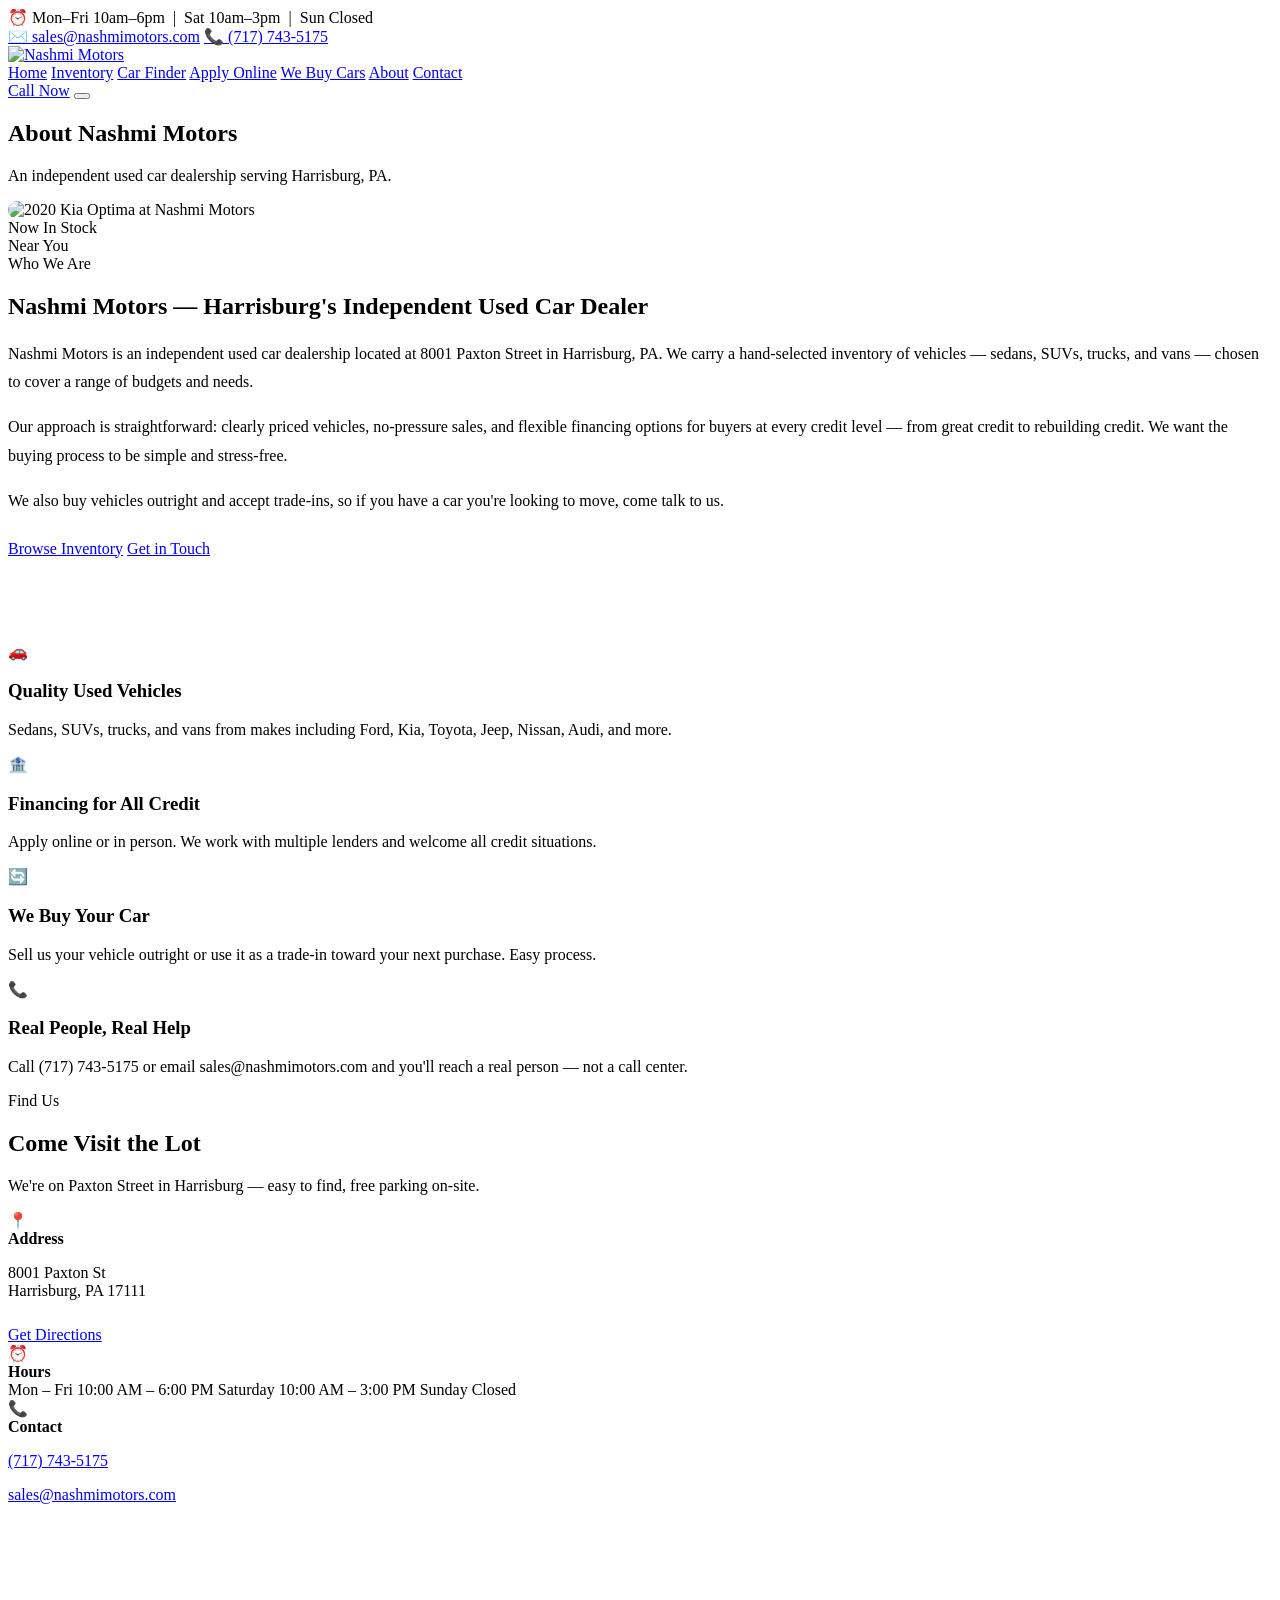
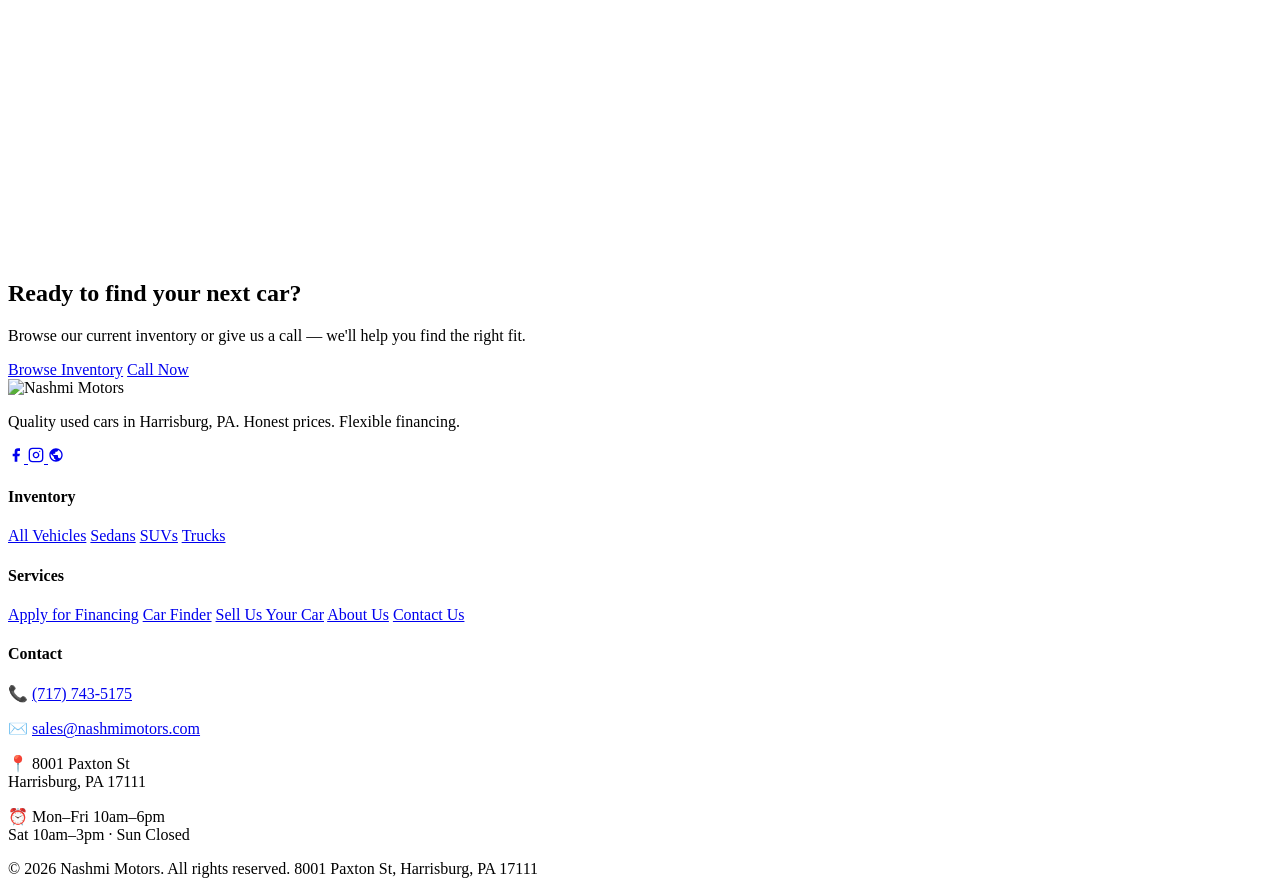
==== about.html @ ade67e8b "feat: Car Finder page, SVG social icons, Google Business + Car Finder in nav/footer - New car-finder" ====
<!DOCTYPE html>
<html lang="en">
<head>
<meta charset="UTF-8">
<link rel="icon" type="image/svg+xml" href="favicon.svg">
<link rel="icon" type="image/png" href="favicon.png">
<link rel="apple-touch-icon" href="favicon.png">
<meta name="viewport" content="width=device-width, initial-scale=1.0">
<title>About Us — Nashmi Motors | Used Cars in Harrisburg, PA</title>
<meta name="description" content="Nashmi Motors is an independent used car dealership at 8001 Paxton St, Harrisburg PA. Quality vehicles, honest pricing, financing for all credit types.">
<link rel="preconnect" href="https://fonts.googleapis.com">
<link rel="stylesheet" href="https://fonts.googleapis.com/css2?family=Inter:wght@300;400;500;600;700&family=Poppins:wght@600;700;800;900&display=swap">
<link rel="stylesheet" href="style.css">
</head>
<body>

<!-- TOP BAR -->
<div class="topbar">
  <div class="container topbar-inner">
    <div class="topbar-left">
      <span class="topbar-hours">⏰ Mon–Fri 10am–6pm &nbsp;|&nbsp; Sat 10am–3pm &nbsp;|&nbsp; Sun Closed</span>
    </div>
    <div class="topbar-right">
      <a href="mailto:sales@nashmimotors.com" class="topbar-link">✉️ sales@nashmimotors.com</a>
      <a href="tel:7177435175" class="topbar-link">📞 (717) 743-5175</a>
    </div>
  </div>
</div>

<!-- HEADER -->
<header class="header" id="header">
  <div class="container header-inner">
    <a href="index.html" class="logo">
      <img src="https://dcdws.blob.core.windows.net/dws-29008363-103887-media/sites/103887/2026/01/Snag_1986c202-removebg-preview-w286-1.png" alt="Nashmi Motors" height="52">
    </a>
    <nav class="nav" id="nav">
      <a href="index.html" class="nav-link">Home</a>
      <a href="inventory.html" class="nav-link">Inventory</a>
      <a href="car-finder.html" class="nav-link">Car Finder</a>
      <a href="apply.html" class="nav-link">Apply Online</a>
      <a href="sell.html" class="nav-link">We Buy Cars</a>
      <a href="about.html" class="nav-link active">About</a>
      <a href="contact.html" class="nav-link">Contact</a>
    </nav>
    <a href="tel:7177435175" class="btn btn-primary header-cta">Call Now</a>
    <button class="hamburger" id="hamburger" aria-label="Menu">
      <span></span><span></span><span></span>
    </button>
  </div>
</header>

<!-- PAGE HERO -->
<section class="page-hero">
  <div class="container">
    <h1>About Nashmi Motors</h1>
    <p>An independent used car dealership serving Harrisburg, PA.</p>
  </div>
</section>

<!-- ABOUT MAIN -->
<section class="section section-white">
  <div class="container about-grid">
    <div class="about-grid-img animate-on-scroll">
      <img src="https://imagescf.dealercenter.net/640/480/202604-4b79213e173641bcb114456c4c6ea9f9.jpg"
           alt="2020 Kia Optima at Nashmi Motors"
           style="width:100%;border-radius:16px;object-fit:cover;height:420px">
      <div class="about-img-badge" style="bottom:24px;right:24px">
        <span class="badge-num">Now</span>
        <span class="badge-text">In Stock<br>Near You</span>
      </div>
    </div>
    <div class="about-grid-text animate-on-scroll delay-1">
      <span class="section-eyebrow">Who We Are</span>
      <h2 class="section-title">Nashmi Motors — Harrisburg's Independent Used Car Dealer</h2>
      <p style="color:var(--gray);line-height:1.8;margin-bottom:16px">
        Nashmi Motors is an independent used car dealership located at 8001 Paxton Street in Harrisburg, PA. We carry a hand-selected inventory of vehicles — sedans, SUVs, trucks, and vans — chosen to cover a range of budgets and needs.
      </p>
      <p style="color:var(--gray);line-height:1.8;margin-bottom:16px">
        Our approach is straightforward: clearly priced vehicles, no-pressure sales, and flexible financing options for buyers at every credit level — from great credit to rebuilding credit. We want the buying process to be simple and stress-free.
      </p>
      <p style="color:var(--gray);line-height:1.8">
        We also buy vehicles outright and accept trade-ins, so if you have a car you're looking to move, come talk to us.
      </p>
      <div class="about-actions" style="margin-top:24px">
        <a href="inventory.html" class="btn btn-primary">Browse Inventory</a>
        <a href="contact.html" class="btn btn-ghost">Get in Touch</a>
      </div>
    </div>
  </div>
</section>

<!-- WHAT WE OFFER -->
<section class="section section-dark">
  <div class="container">
    <div class="section-header animate-on-scroll" style="color:#fff">
      <span class="section-eyebrow" style="color:var(--green-bright)">What We Offer</span>
      <h2 class="section-title" style="color:#fff">Everything You Need to Drive Away Today</h2>
    </div>
    <div class="features-grid">
      <div class="feature-card animate-on-scroll">
        <div class="feature-icon">🚗</div>
        <h3>Quality Used Vehicles</h3>
        <p>Sedans, SUVs, trucks, and vans from makes including Ford, Kia, Toyota, Jeep, Nissan, Audi, and more.</p>
      </div>
      <div class="feature-card animate-on-scroll delay-1">
        <div class="feature-icon">🏦</div>
        <h3>Financing for All Credit</h3>
        <p>Apply online or in person. We work with multiple lenders and welcome all credit situations.</p>
      </div>
      <div class="feature-card animate-on-scroll delay-2">
        <div class="feature-icon">🔄</div>
        <h3>We Buy Your Car</h3>
        <p>Sell us your vehicle outright or use it as a trade-in toward your next purchase. Easy process.</p>
      </div>
      <div class="feature-card animate-on-scroll delay-3">
        <div class="feature-icon">📞</div>
        <h3>Real People, Real Help</h3>
        <p>Call (717) 743-5175 or email sales@nashmimotors.com and you'll reach a real person — not a call center.</p>
      </div>
    </div>
  </div>
</section>

<!-- LOCATION -->
<section class="section section-bg">
  <div class="container">
    <div class="section-header animate-on-scroll">
      <span class="section-eyebrow">Find Us</span>
      <h2 class="section-title">Come Visit the Lot</h2>
      <p class="section-desc">We're on Paxton Street in Harrisburg — easy to find, free parking on-site.</p>
    </div>
    <div class="location-grid animate-on-scroll">
      <div class="location-details">
        <div class="location-item">
          <span class="location-icon">📍</span>
          <div>
            <strong>Address</strong>
            <p>8001 Paxton St<br>Harrisburg, PA 17111</p>
            <a href="https://maps.google.com/?q=8001+Paxton+St+Harrisburg+PA+17111" target="_blank" rel="noopener" class="btn btn-outline-green" style="margin-top:10px;display:inline-block">Get Directions</a>
          </div>
        </div>
        <div class="location-item">
          <span class="location-icon">⏰</span>
          <div>
            <strong>Hours</strong>
            <div class="hours-grid">
              <span>Mon – Fri</span> <span>10:00 AM – 6:00 PM</span>
              <span>Saturday</span>  <span>10:00 AM – 3:00 PM</span>
              <span class="closed">Sunday</span>    <span class="closed">Closed</span>
            </div>
          </div>
        </div>
        <div class="location-item">
          <span class="location-icon">📞</span>
          <div>
            <strong>Contact</strong>
            <p><a href="tel:7177435175">(717) 743-5175</a></p>
            <p><a href="mailto:sales@nashmimotors.com">sales@nashmimotors.com</a></p>
          </div>
        </div>
      </div>
      <div class="location-map">
        <iframe
          src="https://www.google.com/maps/embed?pb=!1m18!1m12!1m3!1d3047.5!2d-76.8307!3d40.2549!2m3!1f0!2f0!3f0!3m2!1i1024!2i768!4f13.1!3m3!1m2!1s0x0%3A0x0!2zNDDCsDE1JzE3LjYiTiA3NsKwNDknNTAuNSJX!5e0!3m2!1sen!2sus!4v1234567890"
          width="100%" height="340" style="border:0;border-radius:14px;display:block" allowfullscreen loading="lazy">
        </iframe>
      </div>
    </div>
  </div>
</section>

<!-- CTA -->
<section class="cta-banner animate-on-scroll">
  <div class="container cta-banner-inner">
    <div>
      <h2>Ready to find your next car?</h2>
      <p>Browse our current inventory or give us a call — we'll help you find the right fit.</p>
    </div>
    <div class="cta-banner-actions">
      <a href="inventory.html" class="btn btn-white btn-lg">Browse Inventory</a>
      <a href="tel:7177435175" class="btn btn-outline-white btn-lg">Call Now</a>
    </div>
  </div>
</section>

<!-- FOOTER -->
<footer class="footer">
  <div class="container footer-inner">
    <div class="footer-brand">
      <img src="https://dcdws.blob.core.windows.net/dws-29008363-103887-media/sites/103887/2026/01/Snag_1986c202-removebg-preview-w286-1.png" alt="Nashmi Motors" height="44">
      <p>Quality used cars in Harrisburg, PA. Honest prices. Flexible financing.</p>
      <div class="footer-social">
        <a href="https://www.facebook.com/profile.php?id=61578949635961" target="_blank" rel="noopener" class="social-link" aria-label="Facebook">
          <svg width="16" height="16" viewBox="0 0 24 24" fill="currentColor"><path d="M18 2h-3a5 5 0 00-5 5v3H7v4h3v8h4v-8h3l1-4h-4V7a1 1 0 011-1h3z"/></svg>
        </a>
        <a href="https://www.instagram.com/nashmimotors" target="_blank" rel="noopener" class="social-link" aria-label="Instagram">
          <svg width="16" height="16" viewBox="0 0 24 24" fill="none" stroke="currentColor" stroke-width="2" stroke-linecap="round" stroke-linejoin="round"><rect x="2" y="2" width="20" height="20" rx="5" ry="5"/><path d="M16 11.37A4 4 0 1112.63 8 4 4 0 0116 11.37z"/><line x1="17.5" y1="6.5" x2="17.51" y2="6.5"/></svg>
        </a>
        <a href="https://maps.app.goo.gl/nashmimotors" target="_blank" rel="noopener" class="social-link" aria-label="Google Business">
          <svg width="16" height="16" viewBox="0 0 24 24" fill="currentColor"><path d="M12 2C6.48 2 2 6.48 2 12s4.48 10 10 10 10-4.48 10-10S17.52 2 12 2zm-1 17.93c-3.95-.49-7-3.85-7-7.93 0-.62.08-1.21.21-1.79L9 15v1c0 1.1.9 2 2 2v1.93zm6.9-2.54c-.26-.81-1-1.39-1.9-1.39h-1v-3c0-.55-.45-1-1-1H8v-2h2c.55 0 1-.45 1-1V7h2c1.1 0 2-.9 2-2v-.41c2.93 1.19 5 4.06 5 7.41 0 2.08-.8 3.97-2.1 5.39z"/></svg>
        </a>
      </div>
    </div>
    <div class="footer-links">
      <h4>Inventory</h4>
      <a href="inventory.html">All Vehicles</a>
      <a href="inventory.html?type=sedan">Sedans</a>
      <a href="inventory.html?type=suv">SUVs</a>
      <a href="inventory.html?type=truck">Trucks</a>
    </div>
    <div class="footer-links">
      <h4>Services</h4>
      <a href="apply.html">Apply for Financing</a>
      <a href="car-finder.html">Car Finder</a>
      <a href="sell.html">Sell Us Your Car</a>
      <a href="about.html">About Us</a>
      <a href="contact.html">Contact Us</a>
    </div>
    <div class="footer-contact">
      <h4>Contact</h4>
      <p>📞 <a href="tel:7177435175">(717) 743-5175</a></p>
      <p>✉️ <a href="mailto:sales@nashmimotors.com">sales@nashmimotors.com</a></p>
      <p>📍 8001 Paxton St<br>Harrisburg, PA 17111</p>
      <p>⏰ Mon–Fri 10am–6pm<br>Sat 10am–3pm · Sun Closed</p>
    </div>
  </div>
  <div class="footer-bottom">
    <div class="container">
      <span>© 2026 Nashmi Motors. All rights reserved.</span>
      <span>8001 Paxton St, Harrisburg, PA 17111</span>
    </div>
  </div>
</footer>

<script src="app.js"></script>
<script>
const observer = new IntersectionObserver((entries) => {
  entries.forEach(e => { if (e.isIntersecting) e.target.classList.add('visible'); });
}, { threshold: 0.1 });
document.querySelectorAll('.animate-on-scroll').forEach(el => observer.observe(el));
</script>
</body>
</html>
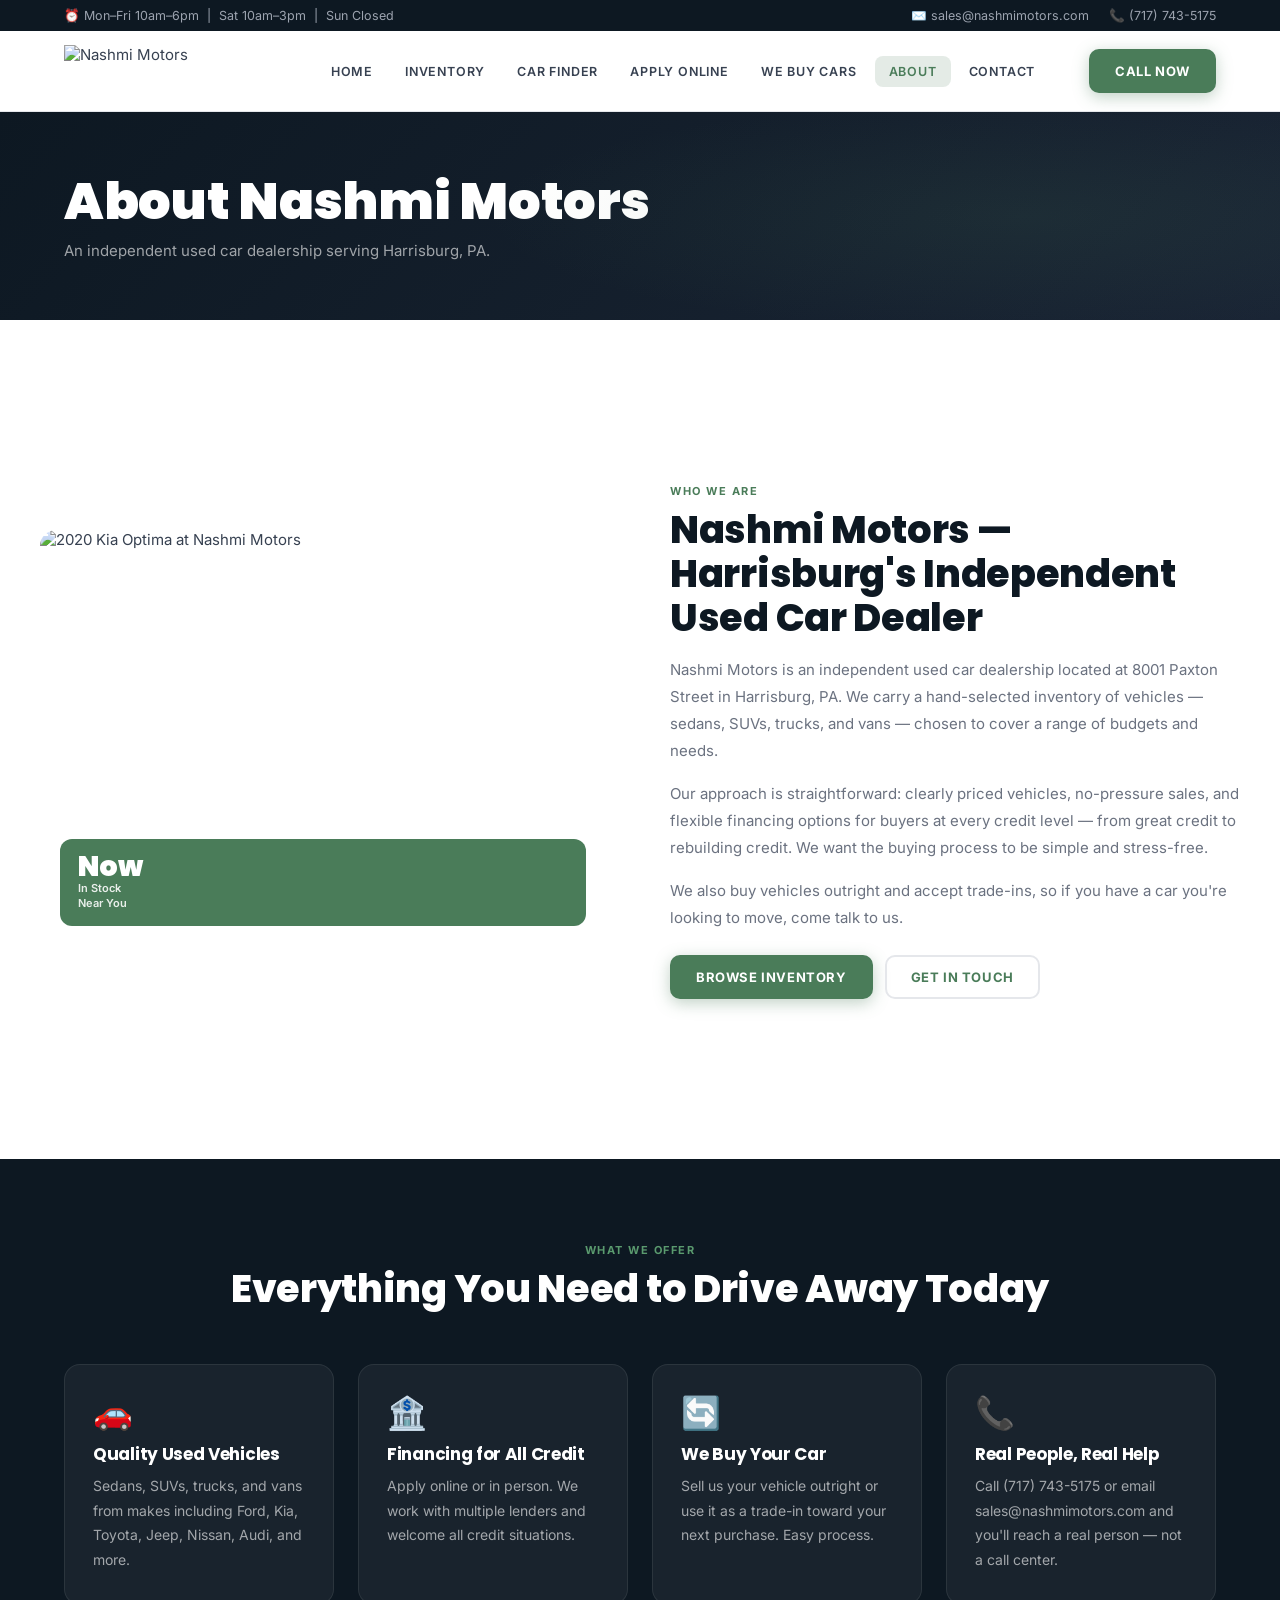
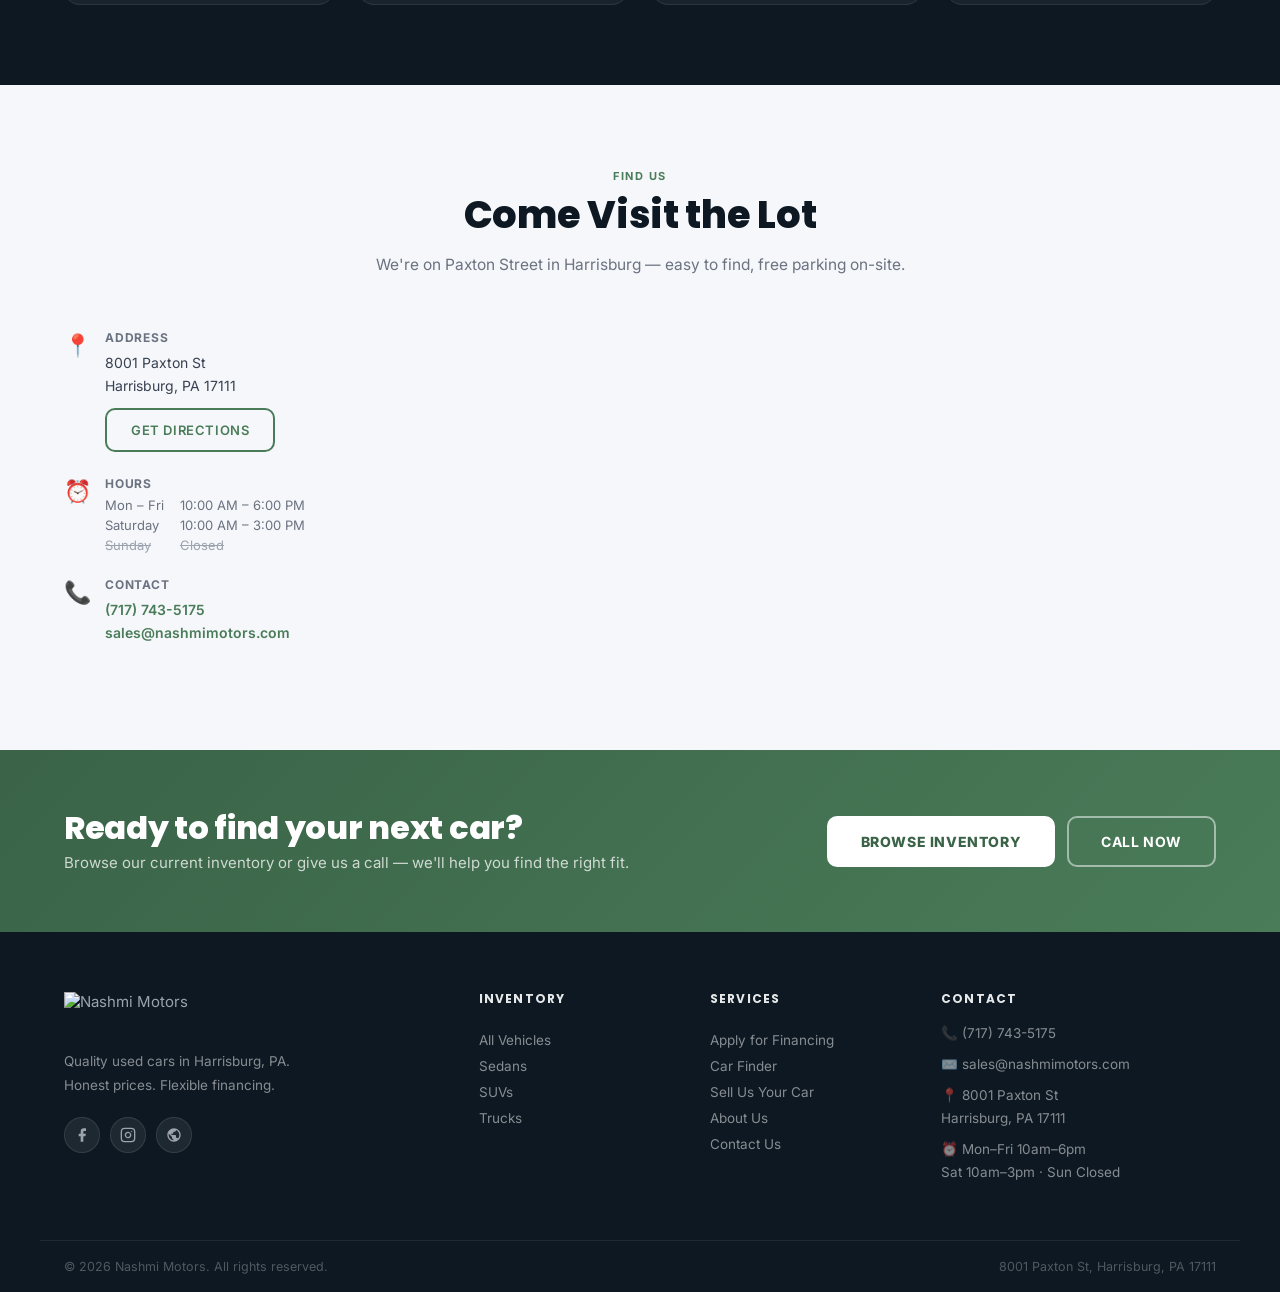
==== commit aac57a2f: "feat: full-width dark hero with car background image Replace split-panel hero with full-width hero: " ====
--- a/about.html
+++ b/about.html
@@ -10,7 +10,7 @@
 <meta name="description" content="Nashmi Motors is an independent used car dealership at 8001 Paxton St, Harrisburg PA. Quality vehicles, honest pricing, financing for all credit types.">
 <link rel="preconnect" href="https://fonts.googleapis.com">
 <link rel="stylesheet" href="https://fonts.googleapis.com/css2?family=Inter:wght@300;400;500;600;700&family=Poppins:wght@600;700;800;900&display=swap">
-<link rel="stylesheet" href="style.css">
+<link rel="stylesheet" href="style.css?v=2">
 </head>
 <body>
 
--- a/style.css
+++ b/style.css
@@ -0,0 +1,1790 @@
+/* ============================================
+   NASHMI MOTORS — CUSTOM WEBSITE
+   ============================================ */
+
+@import url('https://fonts.googleapis.com/css2?family=Inter:wght@300;400;500;600;700&family=Poppins:wght@600;700;800;900&display=swap');
+
+:root {
+  --green:        #4a7c59;
+  --green-bright: #5a9a6e;
+  --green-dark:   #3a6347;
+  --green-glow:   rgba(74,124,89,0.15);
+  --dark:         #0d1822;
+  --dark-2:       #1a2535;
+  --dark-3:       #243040;
+  --gray:         #6b7280;
+  --gray-light:   #9ca3af;
+  --bg:           #f5f7fa;
+  --white:        #ffffff;
+  --border:       #e5e7eb;
+  --shadow-sm:    0 2px 12px rgba(0,0,0,0.06);
+  --shadow:       0 4px 24px rgba(0,0,0,0.10);
+  --shadow-lg:    0 12px 48px rgba(0,0,0,0.16);
+  --radius:       16px;
+  --radius-sm:    10px;
+  --ease:         cubic-bezier(0.4,0,0.2,1);
+}
+
+*, *::before, *::after { box-sizing: border-box; margin: 0; padding: 0; }
+
+html { scroll-behavior: smooth; }
+
+body {
+  font-family: 'Inter', -apple-system, BlinkMacSystemFont, sans-serif;
+  font-size: 15px;
+  color: #374151;
+  background: var(--white);
+  -webkit-font-smoothing: antialiased;
+  overflow-x: hidden;
+}
+
+h1,h2,h3,h4,h5,h6 {
+  font-family: 'Poppins', sans-serif;
+  letter-spacing: -0.3px;
+  line-height: 1.15;
+}
+
+a { color: inherit; text-decoration: none; }
+img { max-width: 100%; display: block; }
+
+.container {
+  max-width: 1200px;
+  margin: 0 auto;
+  padding: 0 24px;
+}
+
+/* ---- BUTTONS ---- */
+.btn {
+  display: inline-flex;
+  align-items: center;
+  gap: 8px;
+  padding: 12px 24px;
+  border-radius: var(--radius-sm);
+  font-size: 13px;
+  font-weight: 700;
+  letter-spacing: 0.6px;
+  text-transform: uppercase;
+  cursor: pointer;
+  border: 2px solid transparent;
+  transition: all 0.25s var(--ease);
+  white-space: nowrap;
+}
+.btn-lg { padding: 15px 32px; font-size: 14px; }
+.btn-sm { padding: 8px 16px; font-size: 12px; }
+
+.btn-primary {
+  background: var(--green);
+  color: #fff;
+  box-shadow: 0 4px 16px rgba(74,124,89,0.35);
+}
+.btn-primary:hover {
+  background: var(--green-bright);
+  transform: translateY(-2px);
+  box-shadow: 0 8px 28px rgba(74,124,89,0.45);
+}
+
+.btn-outline-white {
+  background: transparent;
+  color: #fff;
+  border-color: rgba(255,255,255,0.5);
+}
+.btn-outline-white:hover {
+  background: rgba(255,255,255,0.12);
+  border-color: #fff;
+}
+
+.btn-white {
+  background: #fff;
+  color: var(--green-dark);
+  font-weight: 800;
+}
+.btn-white:hover {
+  background: var(--bg);
+  transform: translateY(-2px);
+  box-shadow: 0 8px 28px rgba(0,0,0,0.15);
+}
+
+.btn-ghost {
+  background: transparent;
+  color: var(--green);
+  border-color: var(--border);
+}
+.btn-ghost:hover {
+  background: var(--green-glow);
+  border-color: var(--green);
+}
+
+.btn-outline-green {
+  background: transparent;
+  color: var(--green);
+  border-color: var(--green);
+}
+.btn-outline-green:hover {
+  background: var(--green);
+  color: #fff;
+}
+
+/* ---- TOP BAR ---- */
+.topbar {
+  background: var(--dark);
+  padding: 8px 0;
+  font-size: 12.5px;
+  color: var(--gray-light);
+}
+.topbar-inner {
+  display: flex;
+  justify-content: space-between;
+  align-items: center;
+  gap: 16px;
+}
+.topbar-right {
+  display: flex;
+  gap: 20px;
+}
+.topbar-link {
+  color: var(--gray-light);
+  transition: color 0.2s;
+}
+.topbar-link:hover { color: var(--green-bright); }
+
+/* ---- HEADER ---- */
+.header {
+  background: rgba(255,255,255,0.97);
+  backdrop-filter: blur(16px);
+  -webkit-backdrop-filter: blur(16px);
+  border-bottom: 1px solid var(--border);
+  position: sticky;
+  top: 0;
+  z-index: 900;
+  transition: box-shadow 0.3s var(--ease);
+}
+.header.scrolled { box-shadow: var(--shadow); }
+
+.header-inner {
+  display: flex;
+  align-items: center;
+  gap: 32px;
+  padding-top: 14px;
+  padding-bottom: 14px;
+}
+.logo img { height: 52px; width: auto; }
+
+.nav {
+  display: flex;
+  gap: 4px;
+  margin-left: auto;
+}
+.nav-link {
+  font-size: 12.5px;
+  font-weight: 600;
+  letter-spacing: 0.8px;
+  text-transform: uppercase;
+  color: #374151;
+  padding: 8px 14px;
+  border-radius: 8px;
+  transition: all 0.2s var(--ease);
+}
+.nav-link:hover, .nav-link.active {
+  color: var(--green);
+  background: var(--green-glow);
+}
+.header-cta { margin-left: 8px; }
+
+.hamburger {
+  display: none;
+  flex-direction: column;
+  gap: 5px;
+  background: none;
+  border: none;
+  cursor: pointer;
+  padding: 8px;
+  margin-left: auto;
+}
+.hamburger span {
+  display: block;
+  width: 22px;
+  height: 2px;
+  background: var(--dark);
+  border-radius: 2px;
+  transition: all 0.25s;
+}
+
+/* ---- HERO SPLIT (new) ---- */
+/* ── FULL-WIDTH HERO ─────────────────────────────────────────────────────── */
+.hero-full {
+  position: relative;
+  min-height: calc(100vh - 90px);
+  display: flex;
+  align-items: center;
+  overflow: hidden;
+  background: var(--dark);
+}
+
+.hero-bg {
+  position: absolute;
+  inset: 0;
+  z-index: 0;
+}
+.hero-bg img {
+  width: 100%;
+  height: 100%;
+  object-fit: cover;
+  object-position: center 40%;
+  opacity: 0.45;
+}
+
+.hero-overlay {
+  position: absolute;
+  inset: 0;
+  z-index: 1;
+  background: linear-gradient(
+    105deg,
+    rgba(10,20,28,0.82) 0%,
+    rgba(10,20,28,0.65) 50%,
+    rgba(10,20,28,0.3) 100%
+  );
+}
+
+.hero-full-content {
+  position: relative;
+  z-index: 2;
+  padding: 80px 0 80px;
+  max-width: 740px;
+}
+
+/* Eyebrow — light version for dark background */
+.hero-eyebrow,
+.hero-eyebrow-light {
+  font-size: 11px;
+  font-weight: 700;
+  letter-spacing: 2px;
+  text-transform: uppercase;
+  color: var(--green-bright);
+  margin-bottom: 20px;
+  display: flex;
+  align-items: center;
+  gap: 10px;
+}
+.hero-eyebrow::before,
+.hero-eyebrow-light::before {
+  content: '';
+  display: block;
+  width: 32px;
+  height: 2px;
+  background: var(--green-bright);
+  flex-shrink: 0;
+}
+
+.hero-full-title {
+  font-size: clamp(2.6rem, 5vw, 4.4rem);
+  font-weight: 900;
+  line-height: 1.06;
+  color: #fff;
+  margin-bottom: 22px;
+  letter-spacing: -1.5px;
+}
+
+.hero-accent { color: var(--green); }
+.hero-accent-light { color: var(--green-bright); }
+
+.hero-full-sub {
+  font-size: 17px;
+  color: rgba(255,255,255,0.75);
+  line-height: 1.7;
+  margin-bottom: 36px;
+  max-width: 480px;
+}
+
+.hero-full-actions {
+  display: flex;
+  gap: 12px;
+  flex-wrap: wrap;
+  margin-bottom: 32px;
+}
+
+.btn-outline-dark {
+  background: transparent;
+  color: var(--dark);
+  border-color: #d1d5db;
+}
+.btn-outline-dark:hover {
+  border-color: var(--dark);
+  background: var(--dark);
+  color: #fff;
+}
+
+/* HERO INLINE SEARCH */
+.hero-search {
+  display: flex;
+  gap: 8px;
+  align-items: center;
+  background: var(--bg);
+  border: 1.5px solid var(--border);
+  border-radius: var(--radius-sm);
+  padding: 8px 10px;
+  flex-wrap: wrap;
+  max-width: 620px;
+  margin-bottom: 36px;
+}
+.hero-search-dark {
+  background: rgba(255,255,255,0.08);
+  border-color: rgba(255,255,255,0.18);
+  backdrop-filter: blur(8px);
+}
+.hero-select {
+  flex: 1;
+  min-width: 110px;
+  border: none;
+  background: transparent;
+  font-size: 13px;
+  font-family: inherit;
+  color: #374151;
+  font-weight: 500;
+  padding: 6px 4px;
+  cursor: pointer;
+}
+.hero-select-dark { color: rgba(255,255,255,0.9); }
+.hero-select-dark option { color: #111; background: #fff; }
+.hero-select:focus { outline: none; }
+
+/* STAT CHIPS row */
+.hero-full-stats {
+  display: flex;
+  align-items: center;
+  gap: 0;
+}
+.hero-stat-chip {
+  display: flex;
+  flex-direction: column;
+  gap: 2px;
+  padding: 0 28px 0 0;
+}
+.hero-stat-chip:first-child { padding-left: 0; }
+.hero-stat-num {
+  font-family: 'Poppins', sans-serif;
+  font-size: 22px;
+  font-weight: 800;
+  color: #fff;
+  line-height: 1;
+}
+.hero-stat-label {
+  font-size: 11px;
+  font-weight: 600;
+  letter-spacing: 0.5px;
+  color: rgba(255,255,255,0.55);
+  text-transform: uppercase;
+}
+.hero-stat-divider {
+  width: 1px;
+  height: 36px;
+  background: rgba(255,255,255,0.2);
+  margin-right: 28px;
+}
+
+/* Legacy split classes — kept so pages with old markup still render */
+.hero-split { position: relative; min-height: calc(100vh - 90px); overflow: hidden; background: var(--dark); }
+.hero-split-left { display:flex; align-items:center; padding:60px 48px; position:relative; z-index:2; }
+.hero-split-content { max-width:520px; width:100%; }
+.hero-split-right { position:absolute; inset:0; }
+.hero-split-img { position:absolute; inset:0; }
+.hero-split-img img { width:100%; height:100%; object-fit:cover; opacity:0.5; }
+.hero-float-cards { position:absolute; bottom:40px; left:40px; right:40px; display:flex; gap:12px; z-index:2; }
+.hero-float-card { flex:1; background:rgba(255,255,255,0.1); backdrop-filter:blur(12px); border:1px solid rgba(255,255,255,0.18); border-radius:12px; padding:16px 20px; text-align:center; }
+.hero-float-num { display:block; font-family:'Poppins',sans-serif; font-size:22px; font-weight:800; color:#fff; line-height:1; margin-bottom:4px; }
+.hero-float-label { font-size:11px; font-weight:600; letter-spacing:0.5px; color:rgba(255,255,255,0.65); text-transform:uppercase; }
+
+/* Legacy aliases (keep old .hero-* classes that pages may still use) */
+.text-green { color: var(--green-bright); }
+.hero-stats { background: var(--dark); }
+.stats-row { display: flex; align-items: center; justify-content: center; gap: 32px; flex-wrap: wrap; padding: 32px 0; }
+.stat-num { font-family: 'Poppins',sans-serif; font-size:2.2rem; font-weight:900; color:#fff; display:block; }
+.stat-label { font-size:12px; font-weight:600; letter-spacing:1px; text-transform:uppercase; color:rgba(255,255,255,0.5); display:block; margin-top:2px; }
+.stat-divider { width:1px; height:48px; background:rgba(255,255,255,0.12); }
+
+/* ---- TEST DRIVE SECTION ---- */
+.testdrive-layout {
+  display: grid;
+  grid-template-columns: 1fr 1.1fr;
+  gap: 64px;
+  align-items: start;
+}
+
+.testdrive-text .section-eyebrow { text-align: left; }
+.testdrive-text .section-title { text-align: left; margin-bottom: 16px; }
+.testdrive-text > p {
+  color: var(--gray);
+  font-size: 15px;
+  line-height: 1.8;
+  margin-bottom: 24px;
+}
+
+.testdrive-perks {
+  list-style: none;
+  display: flex;
+  flex-direction: column;
+  gap: 12px;
+}
+.testdrive-perks li {
+  display: flex;
+  align-items: center;
+  gap: 10px;
+  font-size: 14px;
+  color: #374151;
+  font-weight: 500;
+}
+.testdrive-perks li svg {
+  color: var(--green);
+  flex-shrink: 0;
+}
+
+.testdrive-form-wrap {
+  background: var(--white);
+  border: 1px solid var(--border);
+  border-radius: var(--radius);
+  padding: 36px;
+  box-shadow: var(--shadow);
+}
+.testdrive-form h3 {
+  font-size: 18px;
+  font-weight: 700;
+  color: var(--dark);
+  margin-bottom: 24px;
+  padding-bottom: 16px;
+  border-bottom: 1px solid var(--border);
+}
+.testdrive-form input,
+.testdrive-form select {
+  width: 100%;
+  border: 1.5px solid var(--border);
+  border-radius: 8px;
+  padding: 11px 14px;
+  font-size: 14px;
+  font-family: inherit;
+  background: #fafbfc;
+  color: #111827;
+  transition: border-color 0.2s;
+}
+.testdrive-form input:focus,
+.testdrive-form select:focus {
+  outline: none;
+  border-color: var(--green);
+  background: #fff;
+  box-shadow: 0 0 0 3px var(--green-glow);
+}
+.testdrive-form .form-group { margin-bottom: 16px; }
+.testdrive-form .form-group label {
+  display: block;
+  font-size: 11px;
+  font-weight: 700;
+  letter-spacing: 0.8px;
+  text-transform: uppercase;
+  color: var(--gray);
+  margin-bottom: 6px;
+}
+
+/* ---- FEATURE ICON WRAP (SVG icons, replaces emoji) ---- */
+.feature-icon-wrap {
+  width: 48px;
+  height: 48px;
+  background: rgba(74,124,89,0.15);
+  border-radius: 12px;
+  display: flex;
+  align-items: center;
+  justify-content: center;
+  margin-bottom: 16px;
+  color: var(--green-bright);
+  flex-shrink: 0;
+}
+
+/* ---- SEARCH BAR (legacy, used on other pages) ---- */
+.search-bar {
+  background: rgba(255,255,255,0.97);
+  backdrop-filter: blur(20px);
+  border-radius: var(--radius);
+  padding: 20px 24px;
+  display: flex;
+  gap: 12px;
+  align-items: flex-end;
+  max-width: 780px;
+  box-shadow: 0 8px 48px rgba(0,0,0,0.25);
+}
+.search-field { flex: 1; min-width: 120px; }
+.search-field label {
+  display: block;
+  font-size: 10px;
+  font-weight: 700;
+  letter-spacing: 1px;
+  text-transform: uppercase;
+  color: var(--gray);
+  margin-bottom: 6px;
+}
+.search-field select {
+  width: 100%;
+  border: 1.5px solid var(--border);
+  border-radius: var(--radius-sm);
+  padding: 10px 12px;
+  font-size: 13.5px;
+  font-weight: 500;
+  color: #111827;
+  background: #fafbfc;
+  appearance: none;
+  background-image: url("data:image/svg+xml,%3Csvg xmlns='http://www.w3.org/2000/svg' width='12' height='8' fill='none'%3E%3Cpath d='M1 1l5 5 5-5' stroke='%236b7280' stroke-width='1.5' stroke-linecap='round'/%3E%3C/svg%3E");
+  background-repeat: no-repeat;
+  background-position: right 12px center;
+  cursor: pointer;
+  transition: border-color 0.2s;
+  font-family: inherit;
+}
+.search-field select:focus {
+  outline: none;
+  border-color: var(--green);
+  box-shadow: 0 0 0 3px var(--green-glow);
+}
+.search-btn {
+  flex-shrink: 0;
+  height: 44px;
+  padding: 0 24px;
+}
+
+/* STATS */
+.hero-stats {
+  position: absolute;
+  bottom: 0;
+  left: 0;
+  right: 0;
+  z-index: 3;
+  background: rgba(13,24,34,0.85);
+  backdrop-filter: blur(12px);
+  border-top: 1px solid rgba(255,255,255,0.08);
+}
+.stats-row {
+  display: flex;
+  align-items: center;
+  justify-content: center;
+  gap: 0;
+  padding: 20px 0;
+}
+.stat {
+  display: flex;
+  flex-direction: column;
+  align-items: center;
+  padding: 0 40px;
+}
+.stat-num {
+  font-family: 'Poppins', sans-serif;
+  font-size: 26px;
+  font-weight: 800;
+  color: var(--green-bright);
+  line-height: 1;
+}
+.stat-label {
+  font-size: 11.5px;
+  color: rgba(255,255,255,0.55);
+  font-weight: 500;
+  margin-top: 4px;
+  letter-spacing: 0.3px;
+}
+.stat-divider {
+  width: 1px;
+  height: 40px;
+  background: rgba(255,255,255,0.12);
+}
+
+/* ---- SECTIONS ---- */
+.section { padding: 80px 0; }
+.section-white { background: var(--white); }
+.section-bg { background: var(--bg); }
+.section-dark { background: var(--dark); }
+
+.section-header {
+  text-align: center;
+  margin-bottom: 52px;
+}
+.section-eyebrow {
+  display: inline-block;
+  font-size: 11px;
+  font-weight: 700;
+  letter-spacing: 1.5px;
+  text-transform: uppercase;
+  color: var(--green);
+  margin-bottom: 10px;
+}
+.section-title {
+  font-size: clamp(1.8rem, 3vw, 2.5rem);
+  font-weight: 800;
+  color: var(--dark);
+  margin-bottom: 14px;
+}
+.section-desc {
+  font-size: 15.5px;
+  color: var(--gray);
+  max-width: 540px;
+  margin: 0 auto;
+  line-height: 1.75;
+}
+.section-cta {
+  text-align: center;
+  margin-top: 48px;
+}
+
+/* ---- BODY TYPES ---- */
+.body-types {
+  display: flex;
+  gap: 16px;
+  justify-content: center;
+  flex-wrap: wrap;
+}
+.body-type-card {
+  display: flex;
+  flex-direction: column;
+  align-items: center;
+  gap: 10px;
+  padding: 28px 32px;
+  border: 1.5px solid var(--border);
+  border-radius: var(--radius);
+  background: var(--white);
+  cursor: pointer;
+  transition: all 0.25s var(--ease);
+  min-width: 120px;
+  color: #374151;
+  font-size: 13px;
+  font-weight: 600;
+  letter-spacing: 0.3px;
+}
+.body-type-card:hover {
+  border-color: var(--green);
+  box-shadow: 0 4px 20px var(--green-glow);
+  transform: translateY(-4px);
+  color: var(--green);
+}
+.body-type-icon {
+  font-size: 30px;
+  line-height: 1;
+}
+
+/* ---- CAR CARDS ---- */
+.cars-grid {
+  display: grid;
+  grid-template-columns: repeat(auto-fill, minmax(320px, 1fr));
+  gap: 24px;
+}
+
+.car-card {
+  background: var(--white);
+  border-radius: var(--radius);
+  border: 1px solid var(--border);
+  box-shadow: var(--shadow-sm);
+  overflow: hidden;
+  transition: all 0.3s var(--ease);
+  display: flex;
+  flex-direction: column;
+}
+.car-card:hover {
+  transform: translateY(-6px);
+  box-shadow: var(--shadow-lg);
+  border-color: rgba(74,124,89,0.2);
+}
+
+.car-img {
+  position: relative;
+  overflow: hidden;
+  aspect-ratio: 16/10;
+  background: #e5e7eb;
+}
+.car-img img {
+  width: 100%;
+  height: 100%;
+  object-fit: cover;
+  transition: transform 0.5s var(--ease);
+}
+.car-card:hover .car-img img { transform: scale(1.05); }
+
+.car-img-placeholder {
+  width: 100%;
+  height: 100%;
+  display: flex;
+  align-items: center;
+  justify-content: center;
+  background: linear-gradient(135deg, #e9edf2 0%, #d1d5db 100%);
+  color: #9ca3af;
+  font-size: 48px;
+}
+
+.car-badge {
+  position: absolute;
+  top: 12px;
+  left: 12px;
+  background: var(--green);
+  color: #fff;
+  font-size: 10.5px;
+  font-weight: 700;
+  letter-spacing: 0.5px;
+  text-transform: uppercase;
+  padding: 4px 10px;
+  border-radius: 50px;
+}
+.car-badge.sale { background: #e63946; }
+
+/* ── CarFax Value Badges ───────────────────────────────────── */
+.cfx-badge {
+  position: absolute;
+  bottom: 10px;
+  left: 10px;
+  display: inline-flex;
+  align-items: center;
+  gap: 0;
+  border-radius: 5px;
+  overflow: hidden;
+  font-family: Arial, sans-serif;
+  font-size: 10px;
+  font-weight: 800;
+  letter-spacing: 0.3px;
+  text-transform: uppercase;
+  text-decoration: none;
+  box-shadow: 0 2px 8px rgba(0,0,0,0.25);
+  cursor: pointer;
+  transition: transform 0.15s, box-shadow 0.15s;
+  z-index: 2;
+}
+.cfx-badge:hover { transform: translateY(-1px); box-shadow: 0 4px 12px rgba(0,0,0,0.3); }
+.cfx-label {
+  background: #003399;
+  color: #fff;
+  padding: 5px 7px;
+  font-size: 9px;
+  font-weight: 900;
+  letter-spacing: 0.5px;
+}
+.cfx-value {
+  padding: 5px 8px;
+  color: #fff;
+  font-size: 9px;
+  font-weight: 800;
+}
+.cfx-great .cfx-value { background: #1aa34a; }
+.cfx-good  .cfx-value { background: #2563eb; }
+.cfx-fair  .cfx-value { background: #ea580c; }
+
+.car-save {
+  position: absolute;
+  top: 12px;
+  right: 12px;
+  width: 36px;
+  height: 36px;
+  background: rgba(255,255,255,0.92);
+  border-radius: 50%;
+  display: flex;
+  align-items: center;
+  justify-content: center;
+  cursor: pointer;
+  box-shadow: 0 2px 8px rgba(0,0,0,0.12);
+  font-size: 16px;
+  transition: all 0.2s;
+}
+.car-save:hover { transform: scale(1.15); }
+
+.car-body {
+  padding: 18px 20px 20px;
+  flex: 1;
+  display: flex;
+  flex-direction: column;
+}
+
+.car-price-row {
+  display: flex;
+  align-items: baseline;
+  gap: 8px;
+  margin-bottom: 6px;
+}
+.car-price {
+  font-family: 'Poppins', sans-serif;
+  font-size: 24px;
+  font-weight: 800;
+  color: var(--green);
+}
+.car-price-was {
+  font-size: 13px;
+  color: var(--gray-light);
+  text-decoration: line-through;
+}
+
+.car-title {
+  font-family: 'Poppins', sans-serif;
+  font-size: 16px;
+  font-weight: 700;
+  color: var(--dark);
+  margin-bottom: 12px;
+  line-height: 1.3;
+}
+.car-title a:hover { color: var(--green); }
+
+.car-specs {
+  display: flex;
+  gap: 16px;
+  flex-wrap: wrap;
+  padding: 12px 0;
+  border-top: 1px solid var(--border);
+  border-bottom: 1px solid var(--border);
+  margin-bottom: 16px;
+}
+.car-spec {
+  display: flex;
+  align-items: center;
+  gap: 5px;
+  font-size: 12.5px;
+  color: var(--gray);
+  font-weight: 500;
+}
+
+.car-actions {
+  display: flex;
+  gap: 10px;
+  margin-top: auto;
+}
+.car-actions .btn { flex: 1; justify-content: center; }
+
+/* ---- FEATURES GRID ---- */
+.features-grid {
+  display: grid;
+  grid-template-columns: repeat(auto-fill, minmax(250px, 1fr));
+  gap: 24px;
+}
+.feature-card {
+  background: rgba(255,255,255,0.05);
+  border: 1px solid rgba(255,255,255,0.08);
+  border-radius: var(--radius);
+  padding: 32px 28px;
+  transition: all 0.3s var(--ease);
+}
+.feature-card:hover {
+  background: rgba(74,124,89,0.1);
+  border-color: rgba(74,124,89,0.3);
+  transform: translateY(-4px);
+}
+.feature-icon {
+  font-size: 32px;
+  margin-bottom: 16px;
+  line-height: 1;
+}
+.feature-card h3 {
+  font-size: 17px;
+  font-weight: 700;
+  color: #fff;
+  margin-bottom: 10px;
+}
+.feature-card p {
+  font-size: 14px;
+  color: rgba(255,255,255,0.6);
+  line-height: 1.75;
+}
+
+/* ---- ABOUT STRIP ---- */
+.about-strip {
+  display: grid;
+  grid-template-columns: 1fr 1fr;
+  gap: 64px;
+  align-items: center;
+}
+.about-strip-text .section-eyebrow { text-align: left; }
+.about-strip-text .section-title { text-align: left; margin-bottom: 16px; }
+.about-strip-text p {
+  color: var(--gray);
+  font-size: 15px;
+  line-height: 1.8;
+  margin-bottom: 14px;
+}
+.about-actions { display: flex; gap: 12px; margin-top: 24px; flex-wrap: wrap; }
+
+.about-img-card {
+  position: relative;
+  border-radius: var(--radius);
+  overflow: hidden;
+  aspect-ratio: 4/3;
+  background: var(--dark-2);
+}
+.about-img-card img {
+  width: 100%;
+  height: 100%;
+  object-fit: cover;
+}
+.about-img-badge {
+  position: absolute;
+  bottom: 20px;
+  left: 20px;
+  background: var(--green);
+  border-radius: 12px;
+  padding: 14px 18px;
+  display: flex;
+  flex-direction: column;
+  color: #fff;
+}
+.badge-num {
+  font-family: 'Poppins', sans-serif;
+  font-size: 28px;
+  font-weight: 900;
+  line-height: 1;
+}
+.badge-text {
+  font-size: 11px;
+  font-weight: 600;
+  line-height: 1.4;
+  opacity: 0.88;
+}
+
+/* ---- CTA BANNER ---- */
+.cta-banner {
+  background: linear-gradient(135deg, var(--green-dark) 0%, var(--green) 100%);
+  padding: 60px 0;
+}
+.cta-banner-inner {
+  display: flex;
+  align-items: center;
+  justify-content: space-between;
+  gap: 32px;
+}
+.cta-banner h2 {
+  font-size: clamp(1.5rem, 2.5vw, 2rem);
+  font-weight: 800;
+  color: #fff;
+  margin-bottom: 6px;
+}
+.cta-banner p {
+  color: rgba(255,255,255,0.75);
+  font-size: 15px;
+}
+.cta-banner-actions { display: flex; gap: 12px; flex-shrink: 0; flex-wrap: wrap; }
+
+/* ---- FOOTER ---- */
+.footer {
+  background: var(--dark);
+  color: var(--gray-light);
+  padding-top: 60px;
+}
+.footer-inner {
+  display: grid;
+  grid-template-columns: 2fr 1fr 1fr 1.5fr;
+  gap: 48px;
+  padding-bottom: 48px;
+  border-bottom: 1px solid rgba(255,255,255,0.07);
+}
+.footer-brand img { margin-bottom: 14px; }
+.footer-brand p {
+  font-size: 13.5px;
+  line-height: 1.75;
+  color: rgba(255,255,255,0.5);
+  max-width: 240px;
+  margin-bottom: 20px;
+}
+.footer-social { display: flex; gap: 10px; }
+.social-link {
+  width: 36px;
+  height: 36px;
+  background: rgba(255,255,255,0.07);
+  border: 1px solid rgba(255,255,255,0.1);
+  border-radius: 50%;
+  display: flex;
+  align-items: center;
+  justify-content: center;
+  font-size: 12px;
+  font-weight: 700;
+  text-transform: uppercase;
+  color: var(--gray-light);
+  transition: all 0.2s;
+}
+.social-link:hover {
+  background: var(--green);
+  border-color: var(--green);
+  color: #fff;
+  transform: translateY(-2px);
+}
+.footer-links h4, .footer-contact h4 {
+  font-size: 12px;
+  font-weight: 700;
+  letter-spacing: 1.2px;
+  text-transform: uppercase;
+  color: rgba(255,255,255,0.9);
+  margin-bottom: 16px;
+}
+.footer-links {
+  display: flex;
+  flex-direction: column;
+  gap: 10px;
+}
+.footer-links a {
+  font-size: 13.5px;
+  color: rgba(255,255,255,0.5);
+  transition: color 0.2s;
+}
+.footer-links a:hover { color: var(--green-bright); }
+.footer-contact p {
+  font-size: 13.5px;
+  color: rgba(255,255,255,0.5);
+  line-height: 1.7;
+  margin-bottom: 8px;
+}
+.footer-contact a { color: rgba(255,255,255,0.5); transition: color 0.2s; }
+.footer-contact a:hover { color: var(--green-bright); }
+
+.footer-bottom {
+  padding: 18px 0;
+  font-size: 12.5px;
+  color: rgba(255,255,255,0.28);
+}
+.footer-bottom .container {
+  display: flex;
+  justify-content: space-between;
+  gap: 16px;
+}
+
+/* ---- SCROLL ANIMATIONS ---- */
+.animate-fade-up {
+  opacity: 0;
+  transform: translateY(28px);
+  animation: fadeUp 0.7s var(--ease) forwards;
+}
+.animate-on-scroll {
+  opacity: 0;
+  transform: translateY(24px);
+  transition: opacity 0.6s var(--ease), transform 0.6s var(--ease);
+}
+.animate-on-scroll.visible {
+  opacity: 1;
+  transform: none;
+}
+
+.delay-1 { animation-delay: 0.12s; transition-delay: 0.12s; }
+.delay-2 { animation-delay: 0.24s; transition-delay: 0.24s; }
+.delay-3 { animation-delay: 0.36s; transition-delay: 0.36s; }
+.delay-4 { animation-delay: 0.48s; transition-delay: 0.48s; }
+
+@keyframes fadeUp {
+  to { opacity: 1; transform: none; }
+}
+
+/* ---- PAGE HERO (inner pages) ---- */
+.page-hero {
+  background: linear-gradient(135deg, var(--dark) 0%, var(--dark-2) 100%);
+  padding: 60px 0;
+  position: relative;
+  overflow: hidden;
+}
+.page-hero::before {
+  content: '';
+  position: absolute;
+  inset: 0;
+  background: radial-gradient(ellipse 60% 80% at 80% 50%, rgba(74,124,89,0.12) 0%, transparent 70%);
+}
+.page-hero-inner {
+  position: relative;
+  z-index: 1;
+}
+.page-hero h1 {
+  font-size: clamp(2rem, 4vw, 3.2rem);
+  font-weight: 900;
+  color: #fff;
+  margin-bottom: 10px;
+}
+.page-hero p {
+  color: rgba(255,255,255,0.6);
+  font-size: 15px;
+}
+.breadcrumb {
+  display: flex;
+  gap: 8px;
+  align-items: center;
+  font-size: 12.5px;
+  color: rgba(255,255,255,0.45);
+  margin-bottom: 12px;
+}
+.breadcrumb a { color: rgba(255,255,255,0.45); }
+.breadcrumb a:hover { color: var(--green-bright); }
+.breadcrumb span { color: rgba(255,255,255,0.6); }
+
+/* ---- INVENTORY PAGE ---- */
+.inventory-layout {
+  display: grid;
+  grid-template-columns: 280px 1fr;
+  gap: 28px;
+  padding: 40px 0 60px;
+}
+
+.filter-sidebar {
+  background: var(--white);
+  border: 1px solid var(--border);
+  border-radius: var(--radius);
+  box-shadow: var(--shadow-sm);
+  overflow: hidden;
+  align-self: start;
+  position: sticky;
+  top: 90px;
+}
+.filter-header {
+  display: flex;
+  align-items: center;
+  justify-content: space-between;
+  padding: 16px 20px;
+  border-bottom: 1px solid var(--border);
+  background: var(--bg);
+}
+.filter-header h3 {
+  font-size: 12px;
+  font-weight: 700;
+  letter-spacing: 1.2px;
+  text-transform: uppercase;
+  color: var(--gray);
+}
+.filter-reset {
+  font-size: 11.5px;
+  color: var(--green);
+  font-weight: 600;
+  cursor: pointer;
+  background: none;
+  border: none;
+  transition: color 0.2s;
+}
+.filter-reset:hover { color: var(--green-dark); }
+
+.filter-group {
+  border-bottom: 1px solid var(--border);
+  padding: 16px 20px;
+}
+.filter-group:last-child { border-bottom: none; }
+.filter-group-title {
+  font-size: 11px;
+  font-weight: 700;
+  letter-spacing: 1px;
+  text-transform: uppercase;
+  color: var(--gray);
+  margin-bottom: 12px;
+}
+.filter-options {
+  display: flex;
+  flex-direction: column;
+  gap: 6px;
+}
+.filter-option {
+  display: flex;
+  align-items: center;
+  gap: 8px;
+  cursor: pointer;
+  padding: 4px 0;
+}
+.filter-option input[type="checkbox"] {
+  accent-color: var(--green);
+  width: 15px;
+  height: 15px;
+  cursor: pointer;
+}
+.filter-option label {
+  font-size: 13.5px;
+  color: #374151;
+  cursor: pointer;
+  font-weight: 500;
+  transition: color 0.15s;
+}
+.filter-option:hover label { color: var(--green); }
+.filter-count {
+  margin-left: auto;
+  font-size: 11px;
+  color: var(--gray-light);
+  background: var(--bg);
+  padding: 1px 6px;
+  border-radius: 50px;
+  font-weight: 600;
+}
+
+.price-inputs {
+  display: grid;
+  grid-template-columns: 1fr 1fr;
+  gap: 8px;
+}
+.price-input {
+  border: 1.5px solid var(--border);
+  border-radius: 8px;
+  padding: 8px 10px;
+  font-size: 13px;
+  font-weight: 500;
+  width: 100%;
+  font-family: inherit;
+  transition: border-color 0.2s;
+}
+.price-input:focus {
+  outline: none;
+  border-color: var(--green);
+}
+
+.inventory-main {}
+.inventory-toolbar {
+  display: flex;
+  align-items: center;
+  justify-content: space-between;
+  margin-bottom: 24px;
+  flex-wrap: wrap;
+  gap: 12px;
+}
+.results-count {
+  font-size: 14px;
+  font-weight: 600;
+  color: var(--dark);
+}
+.results-count span { color: var(--green); }
+.sort-select {
+  border: 1.5px solid var(--border);
+  border-radius: var(--radius-sm);
+  padding: 9px 36px 9px 14px;
+  font-size: 13.5px;
+  font-weight: 500;
+  color: #374151;
+  background: var(--white);
+  appearance: none;
+  background-image: url("data:image/svg+xml,%3Csvg xmlns='http://www.w3.org/2000/svg' width='12' height='8' fill='none'%3E%3Cpath d='M1 1l5 5 5-5' stroke='%236b7280' stroke-width='1.5' stroke-linecap='round'/%3E%3C/svg%3E");
+  background-repeat: no-repeat;
+  background-position: right 12px center;
+  cursor: pointer;
+  font-family: inherit;
+  transition: border-color 0.2s;
+}
+.sort-select:focus { outline: none; border-color: var(--green); }
+
+#no-results {
+  text-align: center;
+  padding: 60px 20px;
+  color: var(--gray);
+  display: none;
+}
+#no-results h3 { font-size: 20px; margin-bottom: 8px; color: var(--dark); }
+
+/* ---- ABOUT PAGE ---- */
+.about-grid {
+  display: grid;
+  grid-template-columns: 1fr 1fr;
+  gap: 60px;
+  align-items: center;
+  padding: 80px 0;
+}
+.about-values {
+  display: grid;
+  grid-template-columns: 1fr 1fr;
+  gap: 20px;
+  padding: 60px 0;
+}
+.value-card {
+  background: var(--white);
+  border: 1px solid var(--border);
+  border-radius: var(--radius);
+  padding: 28px 24px;
+  transition: all 0.25s var(--ease);
+}
+.value-card:hover {
+  border-color: var(--green);
+  box-shadow: 0 4px 20px var(--green-glow);
+  transform: translateY(-3px);
+}
+.value-icon { font-size: 28px; margin-bottom: 12px; }
+.value-card h3 { font-size: 16px; font-weight: 700; color: var(--dark); margin-bottom: 8px; }
+.value-card p { font-size: 13.5px; color: var(--gray); line-height: 1.7; }
+
+/* ---- CONTACT PAGE ---- */
+.contact-layout {
+  display: grid;
+  grid-template-columns: 1fr 1.4fr;
+  gap: 48px;
+  padding: 60px 0;
+}
+.contact-info h2 { font-size: 26px; font-weight: 800; color: var(--dark); margin-bottom: 16px; }
+.contact-info p { color: var(--gray); font-size: 15px; line-height: 1.75; margin-bottom: 24px; }
+.contact-detail {
+  display: flex;
+  gap: 14px;
+  align-items: flex-start;
+  padding: 16px 0;
+  border-bottom: 1px solid var(--border);
+}
+.contact-detail:last-child { border-bottom: none; }
+.contact-detail-icon { font-size: 20px; flex-shrink: 0; margin-top: 2px; }
+.contact-detail h4 { font-size: 13px; font-weight: 700; color: var(--dark); margin-bottom: 4px; }
+.contact-detail p { font-size: 13.5px; color: var(--gray); line-height: 1.6; margin: 0; }
+.contact-detail a { color: var(--green); font-weight: 600; }
+
+.contact-form {
+  background: var(--white);
+  border: 1px solid var(--border);
+  border-radius: var(--radius);
+  padding: 36px;
+  box-shadow: var(--shadow-sm);
+}
+.contact-form h3 { font-size: 20px; font-weight: 800; color: var(--dark); margin-bottom: 24px; }
+.form-row { display: grid; grid-template-columns: 1fr 1fr; gap: 16px; }
+.form-group { margin-bottom: 18px; }
+.form-group label {
+  display: block;
+  font-size: 11px;
+  font-weight: 700;
+  letter-spacing: 0.8px;
+  text-transform: uppercase;
+  color: var(--gray);
+  margin-bottom: 7px;
+}
+.form-input, .form-textarea, .form-select {
+  width: 100%;
+  border: 1.5px solid var(--border);
+  border-radius: var(--radius-sm);
+  padding: 11px 14px;
+  font-size: 14px;
+  font-family: inherit;
+  color: #111827;
+  background: #fafbfc;
+  transition: border-color 0.2s;
+}
+.form-input:focus, .form-textarea:focus, .form-select:focus {
+  outline: none;
+  border-color: var(--green);
+  box-shadow: 0 0 0 3px var(--green-glow);
+  background: var(--white);
+}
+.form-textarea { resize: vertical; min-height: 120px; }
+
+/* ---- APPLY PAGE ---- */
+.apply-layout {
+  display: grid;
+  grid-template-columns: 1fr 1.6fr;
+  gap: 48px;
+  padding: 60px 0;
+}
+.apply-info h2 { font-size: 26px; font-weight: 800; color: var(--dark); margin-bottom: 14px; }
+.apply-info p { color: var(--gray); font-size: 15px; line-height: 1.75; margin-bottom: 20px; }
+.apply-perks { list-style: none; display: flex; flex-direction: column; gap: 10px; }
+.apply-perks li {
+  display: flex;
+  gap: 10px;
+  align-items: center;
+  font-size: 14px;
+  color: #374151;
+  font-weight: 500;
+}
+.apply-perks li::before { content: '✓'; color: var(--green); font-weight: 900; font-size: 16px; }
+
+/* ---- MAP ---- */
+.map-section { padding: 60px 0; background: var(--bg); }
+.map-section h2 { font-size: 26px; font-weight: 800; color: var(--dark); margin-bottom: 24px; text-align: center; }
+.map-embed {
+  border-radius: var(--radius);
+  overflow: hidden;
+  box-shadow: var(--shadow);
+  border: 1px solid var(--border);
+}
+.map-embed iframe { display: block; }
+
+/* ---- REVIEWS SECTION ---- */
+.reviews-rating-summary {
+  display: flex;
+  align-items: center;
+  justify-content: center;
+  gap: 16px;
+  margin-top: 16px;
+  margin-bottom: 8px;
+}
+.reviews-score {
+  font-family: var(--font-head);
+  font-size: 4rem;
+  font-weight: 900;
+  color: var(--dark);
+  line-height: 1;
+}
+.reviews-summary-right { display: flex; flex-direction: column; gap: 4px; }
+.stars-row { display: flex; gap: 3px; }
+.star-svg { width: 20px; height: 20px; color: #FBBF24; }
+.reviews-source { font-size: 13px; color: var(--gray); font-weight: 500; }
+
+.reviews-grid {
+  display: grid;
+  grid-template-columns: 1fr 1fr;
+  gap: 24px;
+  margin-top: 40px;
+}
+
+.review-card {
+  background: var(--white);
+  border: 1px solid var(--border);
+  border-radius: var(--radius);
+  padding: 28px 32px;
+  box-shadow: var(--shadow-sm);
+  transition: all 0.3s var(--ease);
+  display: flex;
+  flex-direction: column;
+  gap: 16px;
+}
+.review-card:hover {
+  transform: translateY(-4px);
+  box-shadow: var(--shadow-lg);
+  border-color: rgba(74,124,89,0.15);
+}
+
+.review-header {
+  display: flex;
+  align-items: center;
+  gap: 12px;
+}
+.reviewer-avatar {
+  width: 44px;
+  height: 44px;
+  border-radius: 50%;
+  background: var(--green);
+  color: #fff;
+  font-family: var(--font-head);
+  font-size: 14px;
+  font-weight: 700;
+  display: flex;
+  align-items: center;
+  justify-content: center;
+  flex-shrink: 0;
+}
+.reviewer-info {
+  display: flex;
+  flex-direction: column;
+  gap: 2px;
+  flex: 1;
+}
+.reviewer-name {
+  font-size: 14.5px;
+  font-weight: 700;
+  color: var(--dark);
+}
+.reviewer-meta {
+  font-size: 12px;
+  color: var(--gray-light);
+  font-weight: 500;
+}
+.review-google-icon { margin-left: auto; flex-shrink: 0; }
+
+.review-stars { display: flex; gap: 2px; }
+.review-stars .star-svg { width: 16px; height: 16px; }
+
+.review-text {
+  font-size: 14.5px;
+  color: #4b5563;
+  line-height: 1.8;
+  font-style: italic;
+}
+
+/* ---- CAR CARD (generated by app.js) ---- */
+.car-img-wrap {
+  display: block;
+  position: relative;
+  overflow: hidden;
+  aspect-ratio: 16/10;
+  background: #e5e7eb;
+}
+.car-img-wrap img {
+  width: 100%;
+  height: 100%;
+  object-fit: cover;
+  transition: transform 0.5s var(--ease);
+}
+.car-card:hover .car-img-wrap img { transform: scale(1.05); }
+.car-no-photo {
+  width: 100%;
+  height: 100%;
+  display: flex;
+  flex-direction: column;
+  align-items: center;
+  justify-content: center;
+  background: linear-gradient(135deg, #e9edf2, #d1d5db);
+  color: #9ca3af;
+  gap: 8px;
+  font-size: 12px;
+  font-weight: 500;
+}
+.car-no-photo span { font-size: 36px; }
+.car-info { padding: 18px 20px 20px; flex: 1; display: flex; flex-direction: column; }
+.car-price-row { display: flex; align-items: baseline; gap: 8px; margin-bottom: 4px; }
+.car-old-price { font-size: 13px; color: var(--gray-light); text-decoration: line-through; }
+.car-title { font-family: var(--font-head); font-size: 15.5px; font-weight: 700; color: var(--dark); margin-bottom: 10px; line-height: 1.3; }
+.car-title a { color: inherit; }
+.car-title a:hover { color: var(--green); }
+.car-meta { display: flex; gap: 10px; font-size: 12px; color: var(--gray); font-weight: 500; flex-wrap: wrap; border-top: 1px solid var(--border); padding-top: 10px; margin-bottom: 14px; margin-top: auto; }
+.car-meta span { display: flex; align-items: center; gap: 4px; }
+.car-btn { margin-top: auto; display: block; text-align: center; }
+
+/* ---- FILTER SIDEBAR extras ---- */
+.filter-group h4 {
+  font-size: 11px;
+  font-weight: 700;
+  letter-spacing: 1px;
+  text-transform: uppercase;
+  color: var(--gray);
+  margin-bottom: 10px;
+}
+.filter-group label {
+  display: flex;
+  align-items: center;
+  gap: 8px;
+  font-size: 13.5px;
+  color: #374151;
+  font-weight: 500;
+  cursor: pointer;
+  padding: 3px 0;
+}
+.filter-group input[type="checkbox"] { accent-color: var(--green); cursor: pointer; }
+.filter-clear { font-size: 11.5px; color: var(--green); font-weight: 600; cursor: pointer; background: none; border: none; transition: color 0.2s; }
+.filter-clear:hover { color: var(--green-dark); }
+.price-inputs { display: flex; gap: 8px; align-items: center; }
+.price-inputs input { flex: 1; border: 1.5px solid var(--border); border-radius: 8px; padding: 8px 10px; font-size: 13px; font-family: inherit; transition: border-color 0.2s; background: #fafbfc; }
+.price-inputs input:focus { outline: none; border-color: var(--green); }
+.price-inputs span { color: var(--gray-light); font-size: 12px; flex-shrink: 0; }
+.sort-wrap { display: flex; align-items: center; gap: 8px; font-size: 13px; color: var(--gray); }
+.sort-wrap select { border: 1.5px solid var(--border); border-radius: 8px; padding: 8px 12px; font-size: 13px; font-family: inherit; background: var(--white); cursor: pointer; }
+.sort-wrap select:focus { outline: none; border-color: var(--green); }
+.no-results { flex-direction: column; align-items: center; padding: 60px 20px; color: var(--gray); text-align: center; gap: 8px; }
+.no-results span { font-size: 40px; }
+.no-results h3 { font-size: 20px; color: var(--dark); margin: 0; }
+.no-results p { font-size: 14px; margin: 0 0 16px; }
+
+/* ---- CONTACT PAGE extras ---- */
+.contact-card {
+  display: flex;
+  gap: 14px;
+  align-items: flex-start;
+  padding: 18px;
+  border: 1px solid var(--border);
+  border-radius: var(--radius-sm);
+  background: var(--bg);
+  margin-bottom: 14px;
+}
+.contact-card-icon { font-size: 22px; flex-shrink: 0; margin-top: 2px; }
+.contact-card h4 { font-size: 12px; font-weight: 700; letter-spacing: 0.8px; text-transform: uppercase; color: var(--gray); margin-bottom: 4px; }
+.contact-card p { font-size: 13px; color: var(--gray); line-height: 1.6; margin: 2px 0 0; }
+.contact-card-link { font-size: 14.5px; font-weight: 700; color: var(--green); display: block; margin-bottom: 2px; }
+.contact-map { margin-top: 8px; }
+.contact-form-wrap { background: var(--white); border: 1px solid var(--border); border-radius: var(--radius); padding: 36px; box-shadow: var(--shadow-sm); }
+.contact-form input, .contact-form select, .contact-form textarea {
+  width: 100%; border: 1.5px solid var(--border); border-radius: 8px;
+  padding: 11px 14px; font-size: 14px; font-family: inherit; background: #fafbfc;
+  transition: border-color 0.2s; color: #111827;
+}
+.contact-form input:focus, .contact-form select:focus, .contact-form textarea:focus {
+  outline: none; border-color: var(--green); background: #fff;
+  box-shadow: 0 0 0 3px var(--green-glow);
+}
+.contact-form textarea { resize: vertical; min-height: 120px; }
+.contact-form .form-group { margin-bottom: 16px; }
+.contact-form .form-group label {
+  display: block; font-size: 11px; font-weight: 700; letter-spacing: 0.8px;
+  text-transform: uppercase; color: var(--gray); margin-bottom: 6px;
+}
+
+/* ---- APPLY PAGE extras ---- */
+.apply-layout { grid-template-columns: 1.6fr 1fr; }
+.apply-form-wrap { background: var(--white); border: 1px solid var(--border); border-radius: var(--radius); padding: 36px; box-shadow: var(--shadow-sm); }
+.apply-form input, .apply-form select, .apply-form textarea {
+  width: 100%; border: 1.5px solid var(--border); border-radius: 8px;
+  padding: 11px 14px; font-size: 14px; font-family: inherit; background: #fafbfc;
+  transition: border-color 0.2s; color: #111827;
+}
+.apply-form input:focus, .apply-form select:focus, .apply-form textarea:focus {
+  outline: none; border-color: var(--green); background: #fff;
+  box-shadow: 0 0 0 3px var(--green-glow);
+}
+.apply-form textarea { resize: vertical; }
+.apply-form .form-group { margin-bottom: 16px; }
+.apply-form .form-group label {
+  display: block; font-size: 11px; font-weight: 700; letter-spacing: 0.8px;
+  text-transform: uppercase; color: var(--gray); margin-bottom: 6px;
+}
+.apply-section { margin-bottom: 32px; padding-bottom: 32px; border-bottom: 1px solid var(--border); }
+.apply-section:last-of-type { border-bottom: none; }
+.apply-section-title {
+  font-size: 16px; font-weight: 700; color: var(--dark); margin-bottom: 20px;
+  display: flex; align-items: center; gap: 10px;
+}
+.apply-step {
+  width: 28px; height: 28px; background: var(--green); color: #fff;
+  border-radius: 50%; display: inline-flex; align-items: center; justify-content: center;
+  font-size: 13px; font-weight: 800; flex-shrink: 0;
+}
+.apply-consent { margin-bottom: 24px; }
+.apply-sidebar { display: flex; flex-direction: column; gap: 20px; align-self: start; position: sticky; top: 90px; }
+.apply-sidebar-card {
+  background: var(--white); border: 1px solid var(--border); border-radius: var(--radius);
+  padding: 24px; box-shadow: var(--shadow-sm);
+}
+.apply-sidebar-card h4 {
+  font-size: 13px; font-weight: 700; letter-spacing: 0.5px; text-transform: uppercase;
+  color: var(--dark); margin-bottom: 14px;
+}
+.apply-sidebar-card p { font-size: 13.5px; color: var(--gray); line-height: 1.65; margin-bottom: 4px; }
+.apply-sidebar-card ul { list-style: none; display: flex; flex-direction: column; gap: 8px; }
+.apply-sidebar-card li { font-size: 13.5px; color: #374151; font-weight: 500; }
+
+/* ---- ABOUT PAGE extras ---- */
+.about-grid-img { position: relative; }
+.about-grid-text .section-eyebrow { text-align: left; }
+.about-grid-text .section-title { text-align: left; margin-bottom: 16px; }
+.stats-row { display: flex; align-items: center; justify-content: center; gap: 32px; flex-wrap: wrap; padding: 32px 0; }
+
+/* ---- CAR CARD extras ---- */
+.car-savings {
+  font-size: 11px;
+  font-weight: 700;
+  background: #fef2f2;
+  color: #dc2626;
+  padding: 2px 7px;
+  border-radius: 50px;
+  letter-spacing: 0.3px;
+}
+.car-actions {
+  display: flex;
+  gap: 8px;
+  margin-top: 14px;
+}
+.car-btn { flex: 1; text-align: center; justify-content: center; }
+.car-btn-alt {
+  flex-shrink: 0;
+  display: inline-flex;
+  align-items: center;
+  justify-content: center;
+  gap: 5px;
+  padding: 10px 14px;
+  font-size: 11px;
+  font-weight: 700;
+  letter-spacing: 0.5px;
+  text-transform: uppercase;
+  border-radius: var(--radius-sm);
+  border: 2px solid var(--green);
+  color: var(--green);
+  background: transparent;
+  text-decoration: none;
+  transition: all 0.2s;
+  white-space: nowrap;
+}
+.car-btn-alt:hover {
+  background: var(--green);
+  color: #fff;
+}
+
+/* ---- HOURS GRID ---- */
+.hours-grid {
+  display: grid;
+  grid-template-columns: auto 1fr;
+  gap: 4px 16px;
+  font-size: 13px;
+  color: var(--gray);
+  margin-top: 6px;
+}
+.hours-grid .closed { color: var(--gray-light); text-decoration: line-through; }
+.hours-grid strong { color: var(--dark); }
+
+/* ---- STEPS GRID (sell page) ---- */
+.steps-grid {
+  display: grid;
+  grid-template-columns: repeat(3, 1fr);
+  gap: 28px;
+  margin-top: 8px;
+}
+.step-card {
+  background: var(--white);
+  border: 1px solid var(--border);
+  border-radius: var(--radius);
+  padding: 32px 28px;
+  text-align: center;
+  transition: all 0.3s var(--ease);
+  position: relative;
+}
+.step-card:hover { transform: translateY(-4px); box-shadow: var(--shadow-lg); border-color: rgba(74,124,89,0.2); }
+.step-num {
+  width: 48px; height: 48px;
+  background: var(--green);
+  color: #fff;
+  border-radius: 50%;
+  display: flex; align-items: center; justify-content: center;
+  font-family: var(--font-head);
+  font-size: 20px; font-weight: 800;
+  margin: 0 auto 16px;
+}
+.step-card h3 { font-size: 16px; font-weight: 700; color: var(--dark); margin-bottom: 10px; }
+.step-card p { font-size: 14px; color: var(--gray); line-height: 1.75; }
+
+/* ---- LOCATION GRID (about page) ---- */
+.location-grid {
+  display: grid;
+  grid-template-columns: 1fr 1.4fr;
+  gap: 48px;
+  align-items: start;
+}
+.location-details { display: flex; flex-direction: column; gap: 24px; }
+.location-item { display: flex; gap: 14px; }
+.location-icon { font-size: 22px; flex-shrink: 0; margin-top: 2px; }
+.location-item strong { display: block; font-size: 12px; font-weight: 700; letter-spacing: 0.8px; text-transform: uppercase; color: var(--gray); margin-bottom: 6px; }
+.location-item p { font-size: 14px; color: #374151; line-height: 1.65; margin: 0; }
+.location-item a { color: var(--green); font-weight: 600; }
+
+/* ---- SCROLLBAR ---- */
+::-webkit-scrollbar { width: 7px; }
+::-webkit-scrollbar-track { background: #f0f2f5; }
+::-webkit-scrollbar-thumb { background: var(--green); border-radius: 4px; }
+::-webkit-scrollbar-thumb:hover { background: var(--green-dark); }
+::selection { background: rgba(74,124,89,0.18); color: var(--dark); }
+
+/* ---- RESPONSIVE ---- */
+@media (max-width: 900px) {
+  .hero-full { min-height: 85vh; }
+  .hero-full-content { padding: 60px 0; }
+  .hero-full-title { font-size: 2.6rem; }
+  .hero-full-stats { gap: 0; flex-wrap: wrap; }
+  /* legacy split fallback */
+  .hero-split { grid-template-columns: 1fr; min-height: auto; }
+  .hero-split-left { padding: 48px 24px 40px; }
+  .hero-split-left::after { display: none; }
+  .hero-split-right { min-height: 300px; }
+  .hero-float-cards { bottom: 20px; left: 20px; right: 20px; gap: 8px; }
+  .hero-float-card { padding: 12px 10px; }
+  .hero-float-num { font-size: 18px; }
+  .testdrive-layout { grid-template-columns: 1fr; gap: 40px; }
+  .about-strip { grid-template-columns: 1fr; }
+  .about-strip-img { display: none; }
+  .inventory-layout { grid-template-columns: 1fr; }
+  .filter-sidebar { position: static; }
+  .footer-inner { grid-template-columns: 1fr 1fr; gap: 32px; }
+  .cta-banner-inner { flex-direction: column; text-align: center; }
+  .about-grid { grid-template-columns: 1fr; }
+  .contact-layout { grid-template-columns: 1fr; }
+  .apply-layout { grid-template-columns: 1fr; }
+  .steps-grid { grid-template-columns: 1fr; }
+  .location-grid { grid-template-columns: 1fr; }
+  .features-grid[style*="repeat(3"] { grid-template-columns: 1fr 1fr !important; }
+  .apply-sidebar { position: static; }
+}
+
+@media (max-width: 640px) {
+  .topbar-left { display: none; }
+  .nav { display: none; flex-direction: column; position: absolute; top: 100%; left: 0; right: 0; background: var(--white); border-bottom: 1px solid var(--border); padding: 12px 20px; box-shadow: var(--shadow); }
+  .nav.open { display: flex; }
+  .hamburger { display: flex; }
+  .header-cta { display: none; }
+  .header-inner { flex-wrap: wrap; }
+  .hero-content { padding: 60px 24px 100px; }
+  .search-bar { flex-direction: column; gap: 12px; }
+  .search-field { width: 100%; }
+  .stats-row { flex-wrap: wrap; gap: 16px; justify-content: center; }
+  .stat-divider { display: none; }
+  .hero-actions { flex-direction: column; }
+  .hero-title { letter-spacing: -1px; }
+  .footer-inner { grid-template-columns: 1fr; gap: 28px; }
+  .footer-bottom .container { flex-direction: column; gap: 4px; text-align: center; }
+  .cars-grid { grid-template-columns: 1fr; }
+  .about-values { grid-template-columns: 1fr; }
+  .form-row { grid-template-columns: 1fr; }
+  .steps-grid { grid-template-columns: 1fr; }
+  .features-grid[style*="repeat(3"] { grid-template-columns: 1fr !important; }
+  .hero-split-title { font-size: 2.2rem; }
+  .hero-full-title { font-size: 2rem; letter-spacing: -0.5px; }
+  .hero-full-sub { font-size: 15px; }
+  .hero-full-actions { flex-direction: column; }
+  .hero-search { flex-direction: column; align-items: stretch; }
+  .hero-select { min-width: 100%; }
+  .hero-stat-chip { padding: 0 16px 0 0; }
+  .hero-stat-divider { margin-right: 16px; }
+  .reviews-grid { grid-template-columns: 1fr; }
+  .body-types { gap: 10px; }
+  .body-type-card { padding: 20px 22px; min-width: 100px; }
+}
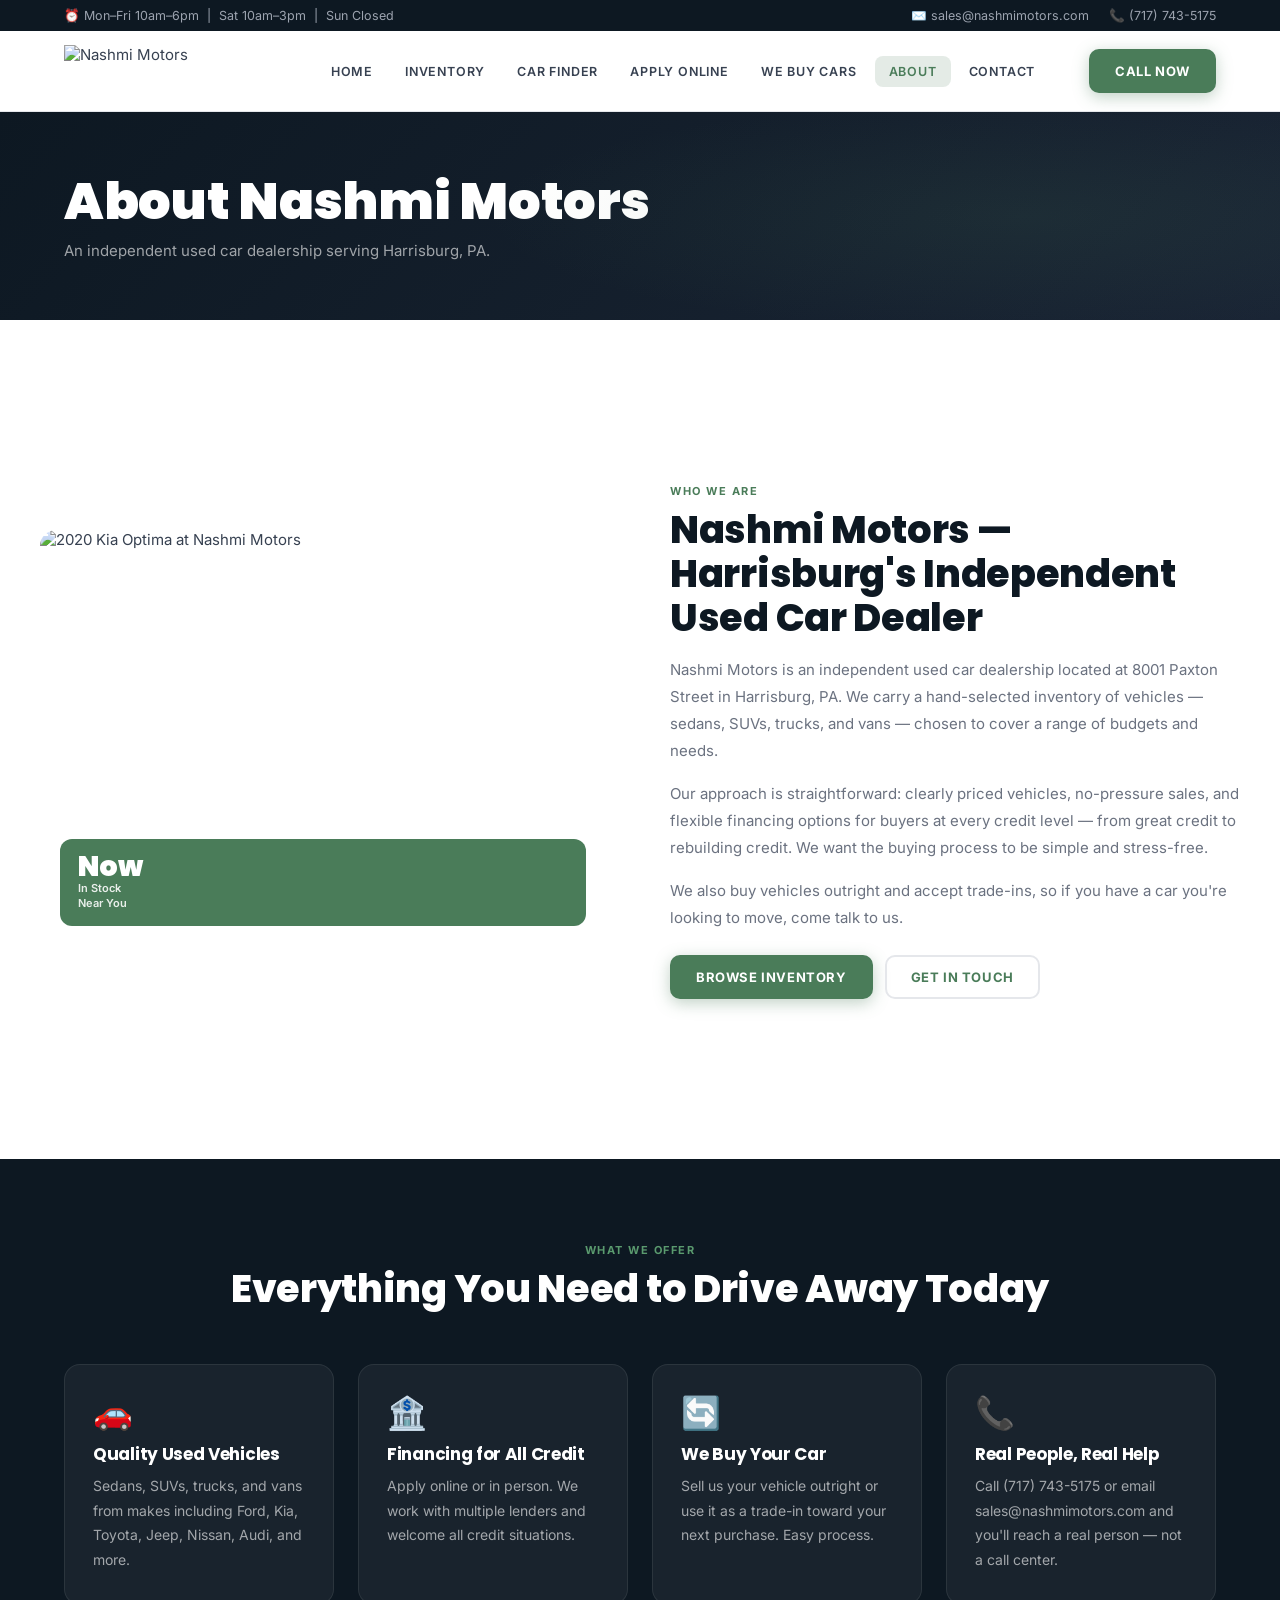
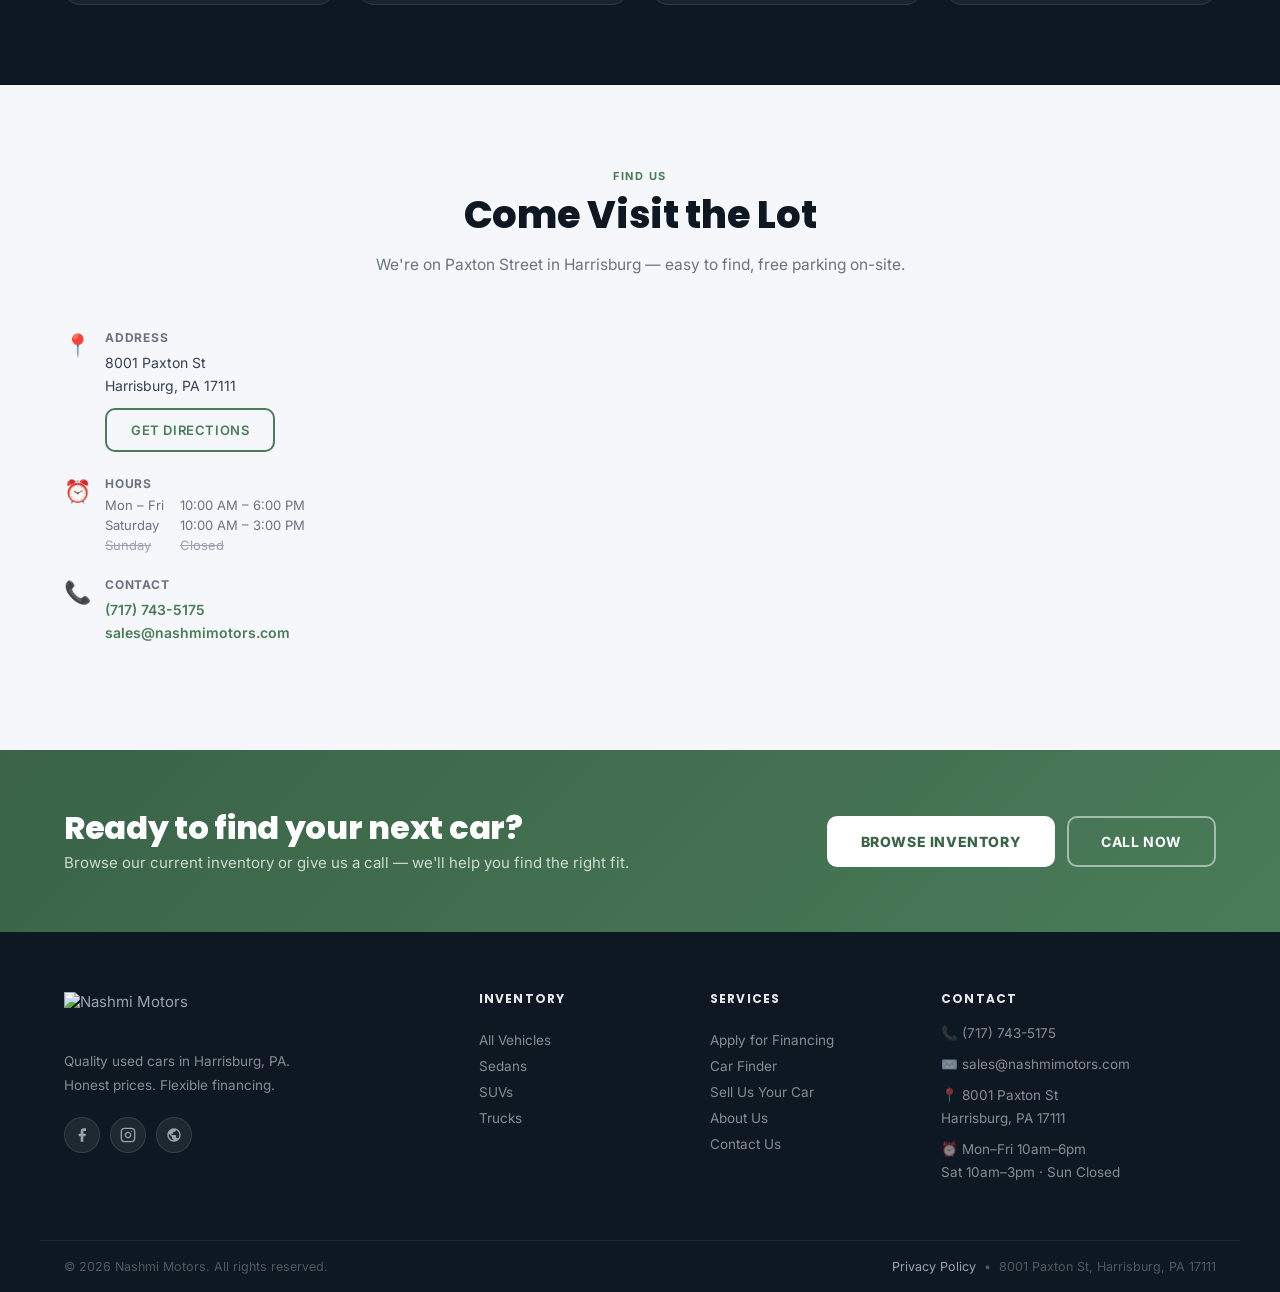
==== commit fa8f4a2c: "8 improvements: gallery, features, real CFX badges, discount pricing, SEO, privacy policy - Item 1 &" ====
--- a/about.html
+++ b/about.html
@@ -8,6 +8,12 @@
 <meta name="viewport" content="width=device-width, initial-scale=1.0">
 <title>About Us — Nashmi Motors | Used Cars in Harrisburg, PA</title>
 <meta name="description" content="Nashmi Motors is an independent used car dealership at 8001 Paxton St, Harrisburg PA. Quality vehicles, honest pricing, financing for all credit types.">
+<meta property="og:title" content="About Us — Nashmi Motors | Used Cars in Harrisburg, PA">
+<meta property="og:description" content="Nashmi Motors is an independent used car dealership in Harrisburg, PA with honest pricing and financing for all credit types.">
+<meta property="og:type" content="website">
+<meta property="og:url" content="https://nashmimotors.com/about.html">
+<meta name="twitter:card" content="summary_large_image">
+<link rel="canonical" href="https://nashmimotors.com/about.html">
 <link rel="preconnect" href="https://fonts.googleapis.com">
 <link rel="stylesheet" href="https://fonts.googleapis.com/css2?family=Inter:wght@300;400;500;600;700&family=Poppins:wght@600;700;800;900&display=swap">
 <link rel="stylesheet" href="style.css?v=2">
@@ -227,7 +233,7 @@
   <div class="footer-bottom">
     <div class="container">
       <span>© 2026 Nashmi Motors. All rights reserved.</span>
-      <span>8001 Paxton St, Harrisburg, PA 17111</span>
+      <span><a href="privacy-policy.html" style="color:var(--gray-light);text-decoration:none">Privacy Policy</a> &nbsp;&bull;&nbsp; 8001 Paxton St, Harrisburg, PA 17111</span>
     </div>
   </div>
 </footer>
--- a/style.css
+++ b/style.css
@@ -764,6 +764,30 @@
 .cfx-great .cfx-value { background: #1aa34a; }
 .cfx-good  .cfx-value { background: #2563eb; }
 .cfx-fair  .cfx-value { background: #ea580c; }
+
+/* ── SHOW ME THE CARFAX badge (real SVG from CarFax CDN) ─────────────────── */
+.smtc-badge {
+  display: inline-flex;
+  align-items: center;
+  flex-shrink: 0;
+  text-decoration: none;
+  transition: transform 0.15s, opacity 0.15s;
+  cursor: pointer;
+}
+.smtc-badge img { height: 34px; display: block; }
+.smtc-badge:hover { transform: translateY(-1px); opacity: 0.9; }
+
+/* Value badge overlay on car photo (real SVG) */
+.cfx-badge-wrap {
+  position: absolute;
+  bottom: 10px;
+  left: 10px;
+  z-index: 2;
+  cursor: pointer;
+  transition: transform 0.15s;
+  line-height: 0;
+}
+.cfx-badge-wrap:hover { transform: translateY(-1px); }
 
 .car-save {
   position: absolute;
@@ -1787,4 +1811,9 @@
   .reviews-grid { grid-template-columns: 1fr; }
   .body-types { gap: 10px; }
   .body-type-card { padding: 20px 22px; min-width: 100px; }
-}
+  /* Mobile CarFax badge + actions fixes */
+  .car-actions { flex-wrap: wrap; gap: 8px; }
+  .smtc-badge img { height: 28px; }
+  .cfx-badge-wrap img { height: 28px !important; }
+  .car-actions .btn { font-size: 12px; padding: 9px 12px; }
+}
